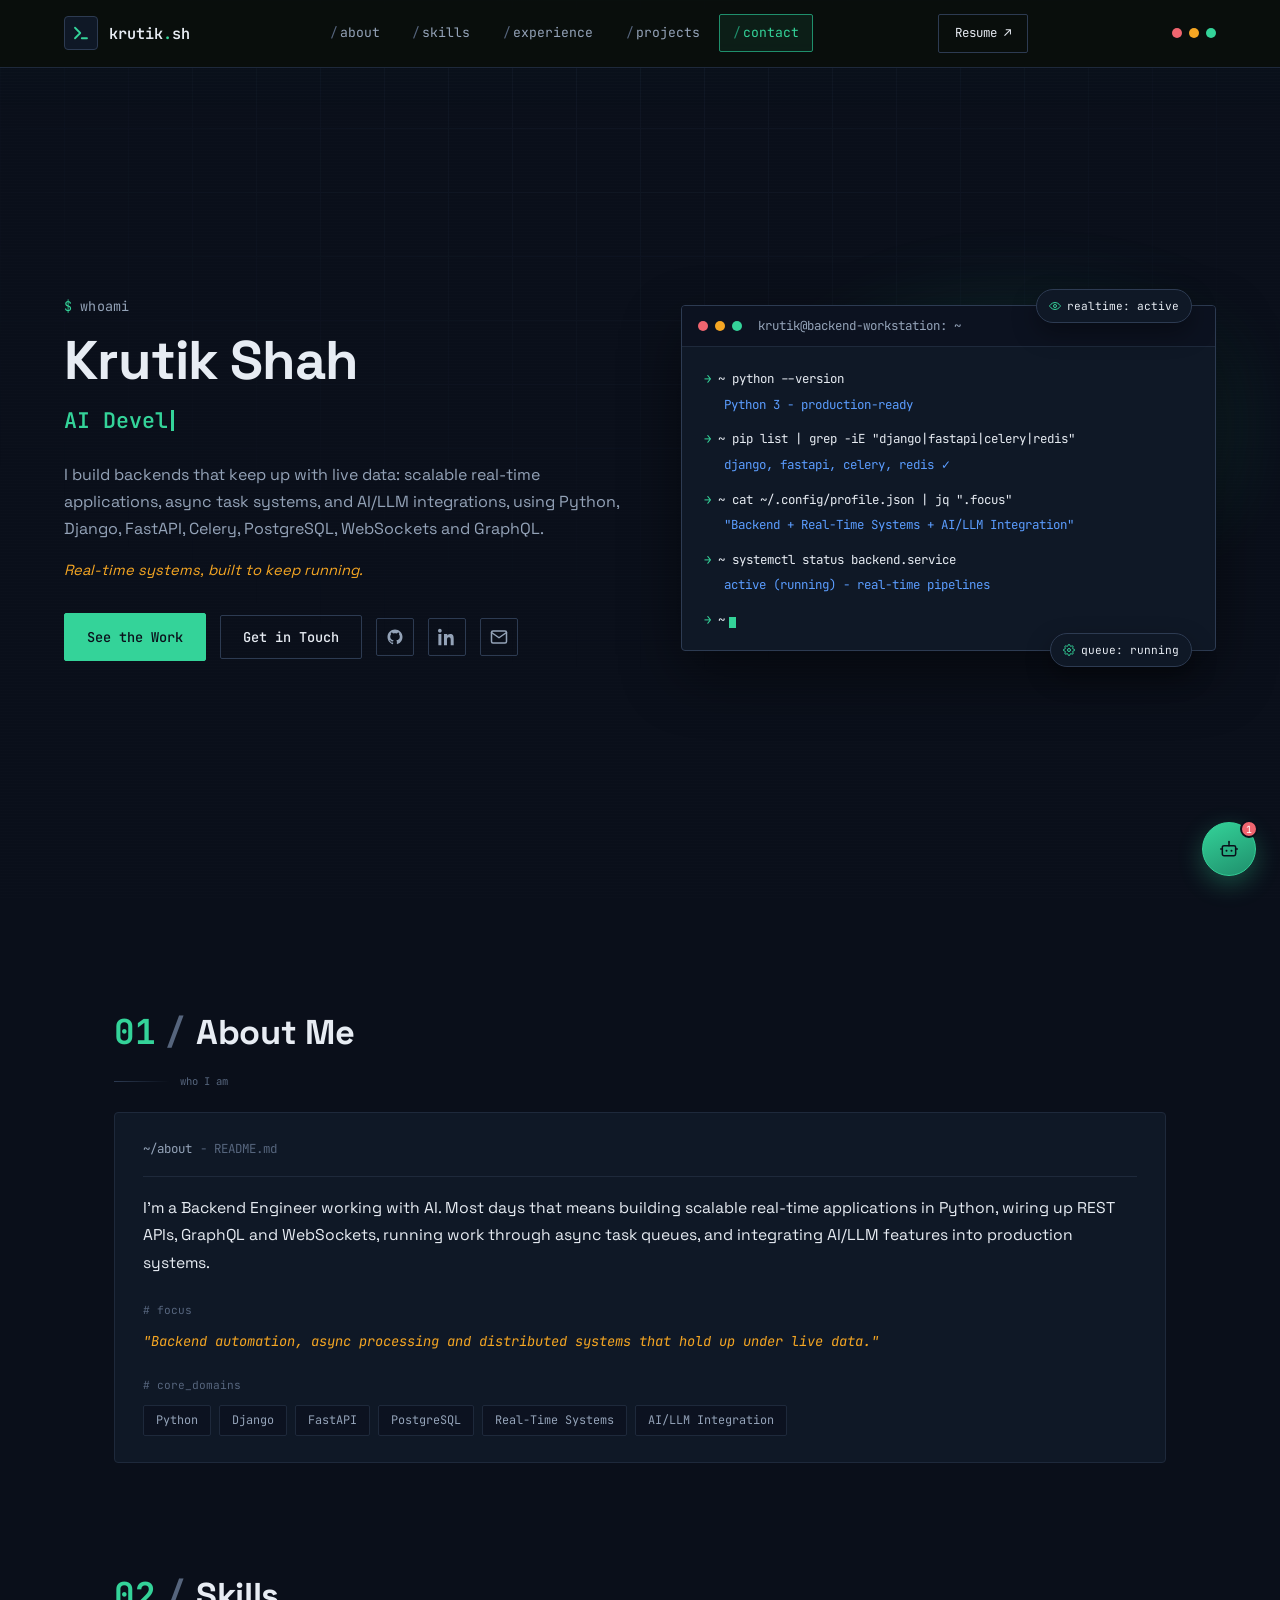
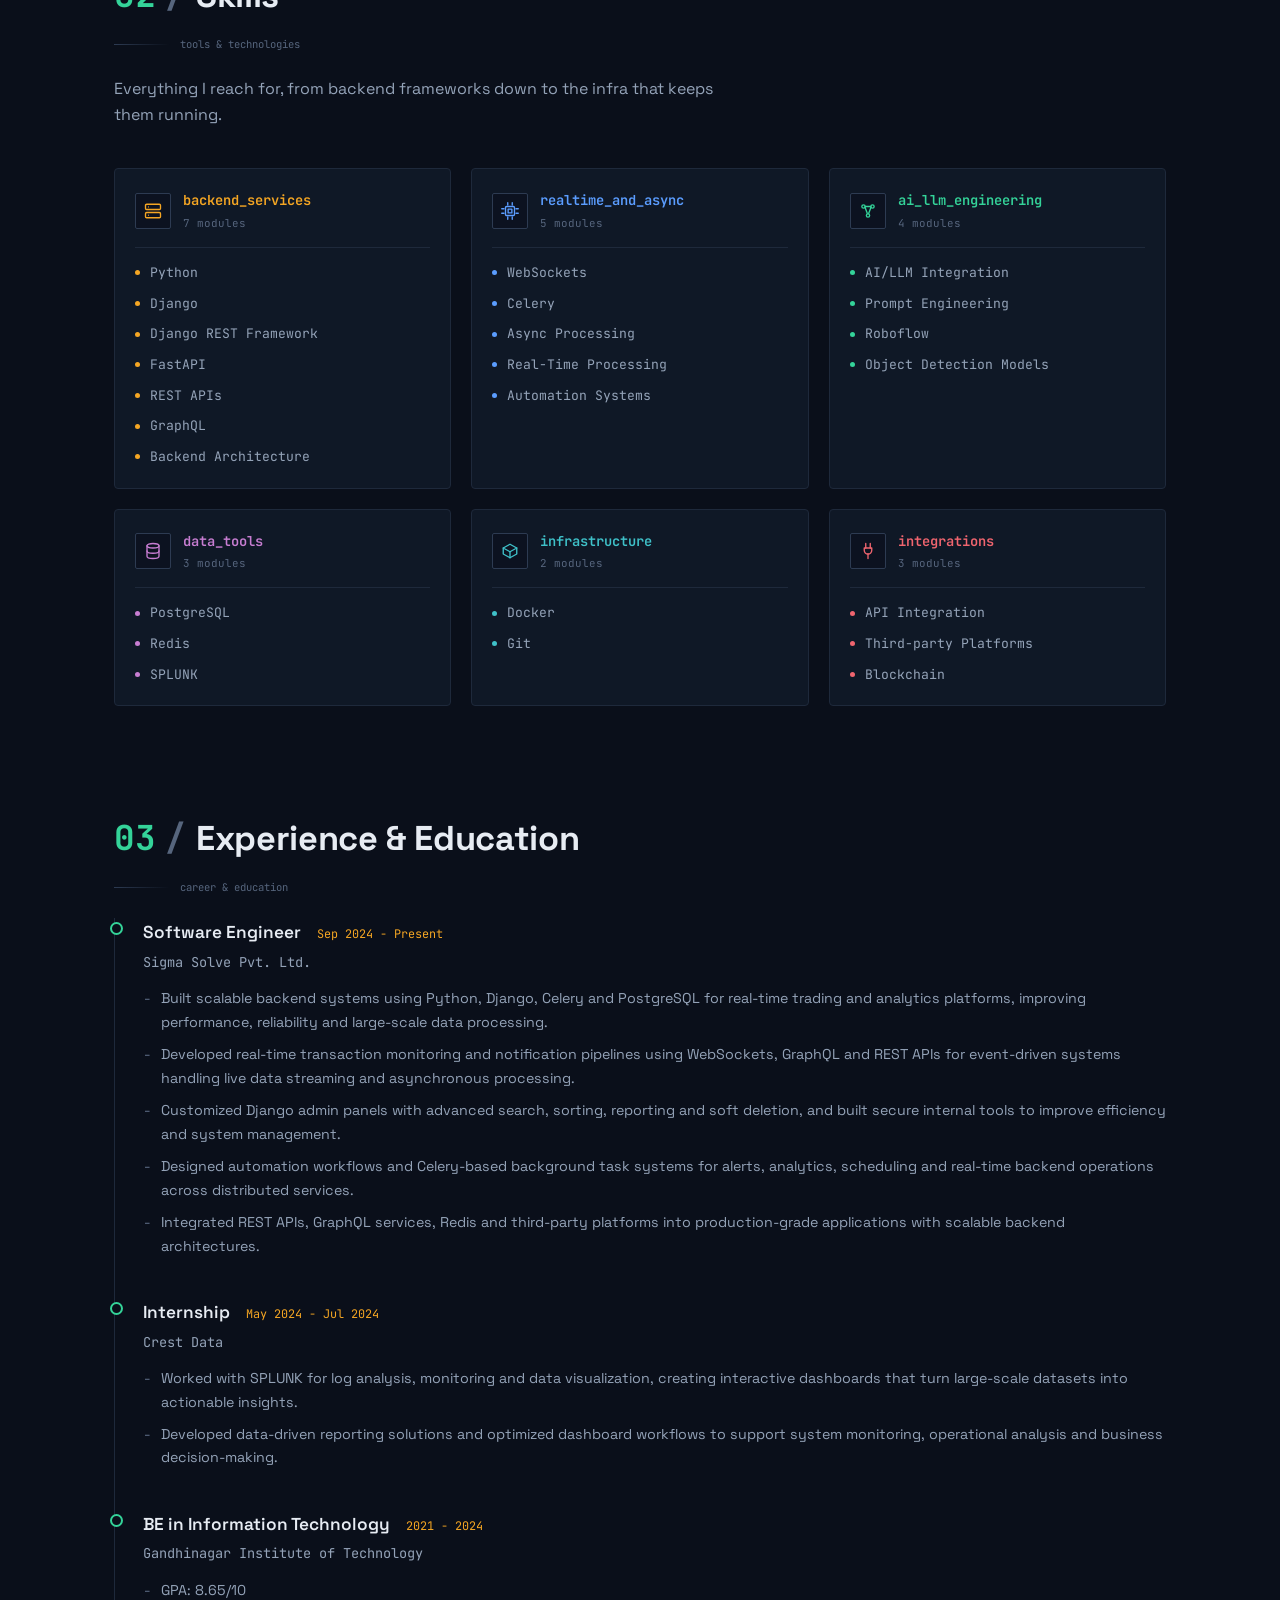
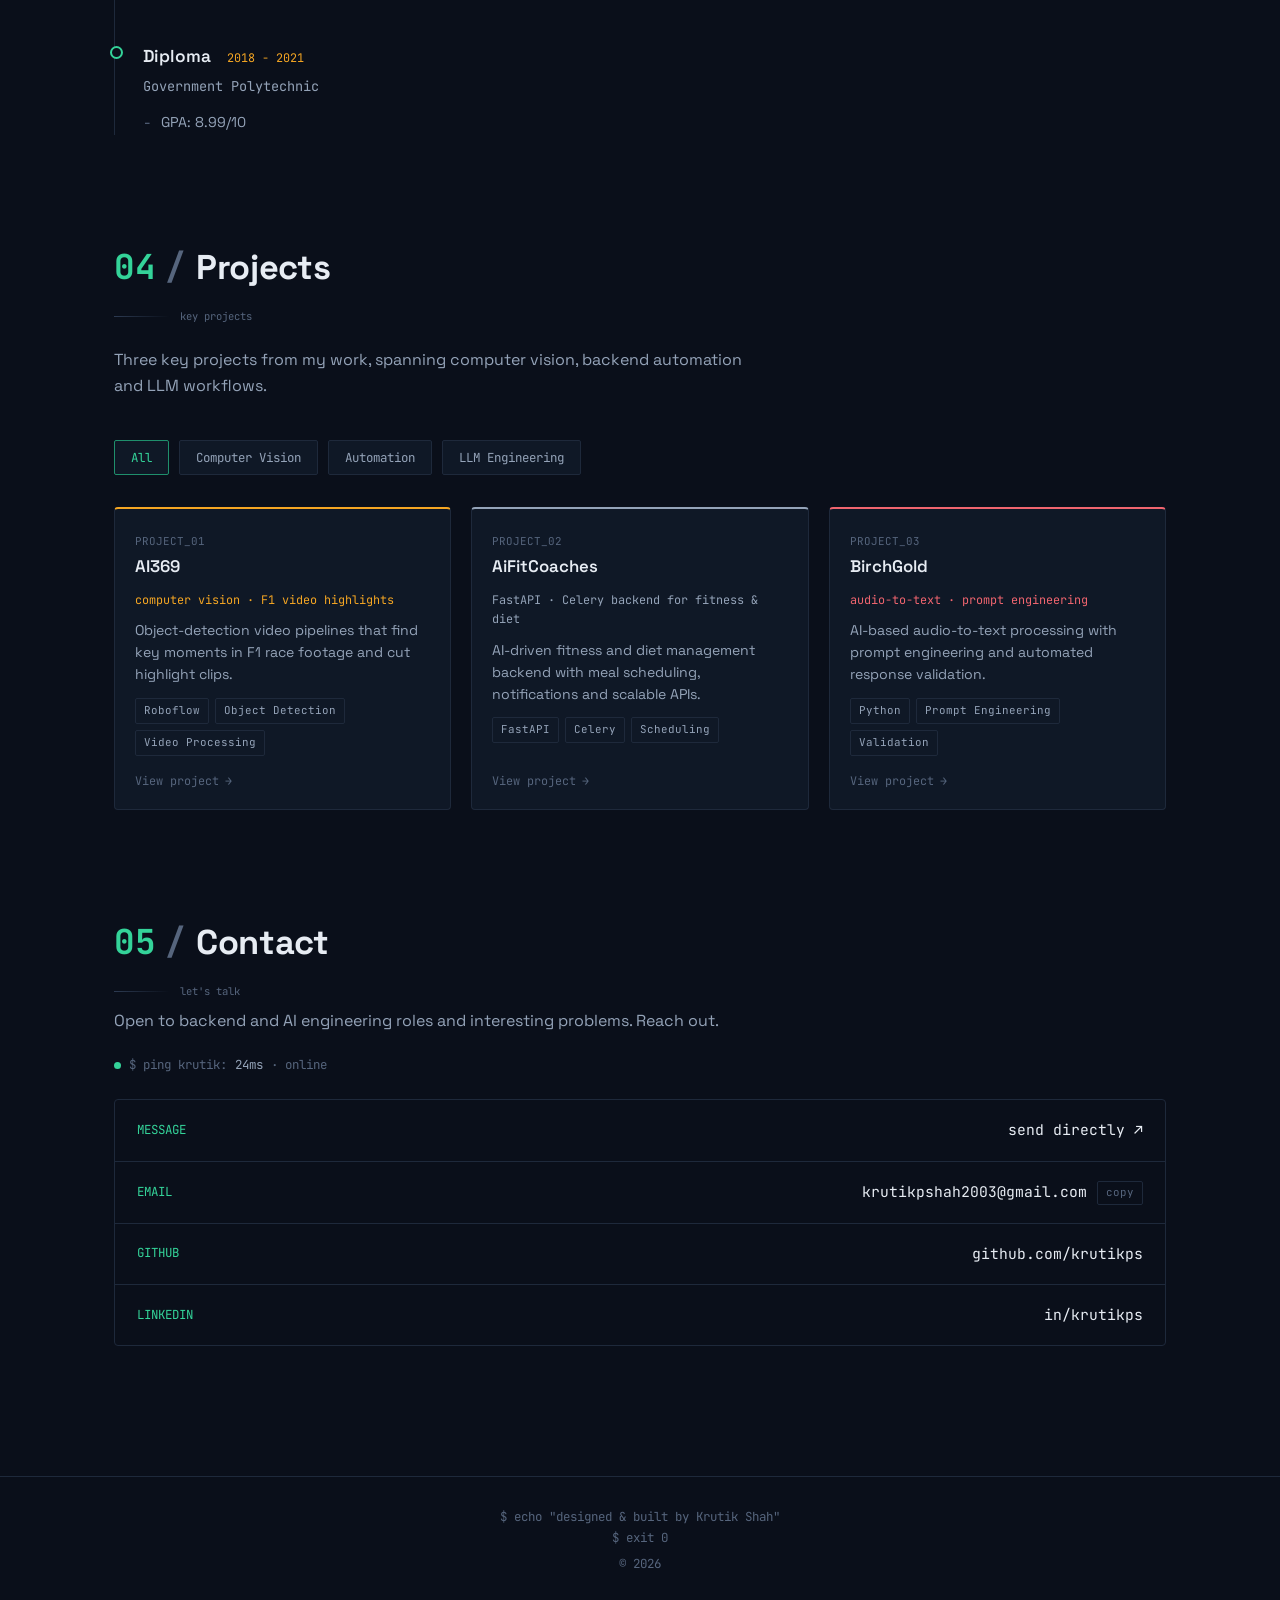
==== index.html @ c6ce44d3 "Initial portfolio" ====
<!doctype html>
<html lang="en">

<head>
  <meta charset="UTF-8" />
  <meta name="viewport" content="width=device-width, initial-scale=1.0" />
  <title>Krutik Shah - AI Developer</title>
  <meta name="description"
    content="Krutik Shah - Backend &amp; AI Engineer building scalable real-time systems with Python, Django, FastAPI, Celery, PostgreSQL, WebSockets and GraphQL." />
  <link rel="icon"
    href="data:image/svg+xml,%3Csvg xmlns='http://www.w3.org/2000/svg' viewBox='0 0 40 40'%3E%3Ccircle cx='20' cy='24' r='11' fill='none' stroke='%2334D399' stroke-width='2'/%3E%3Cpath d='M20 21C20 10 30 6 34 6 34 14 28 21 20 21Z' fill='%23F5A623'/%3E%3C/svg%3E" />
  <link rel="preconnect" href="https://fonts.googleapis.com">
  <link rel="preconnect" href="https://fonts.gstatic.com" crossorigin>
  <link
    href="https://fonts.googleapis.com/css2?family=JetBrains+Mono:wght@400;500;600;700&family=Space+Grotesk:wght@400;500;600;700&display=swap"
    rel="stylesheet">
  <link rel="stylesheet" href="style.css" />
</head>

<body>

  <div class="splash-screen" id="splashScreen" aria-hidden="true">
    <div class="splash-box">
      <p class="splash-line"><span class="splash-prompt">$</span>booting krutik.sh</p>
      <p class="splash-line splash-line-2"><span class="splash-prompt">$</span>starting backend.service</p>
      <p class="splash-line splash-line-3"><span class="splash-ok">[ok]</span>ready<span class="splash-cursor"></span>
      </p>
    </div>
  </div>

  <div class="blueprint-grid" aria-hidden="true"></div>
  <div class="scanline" aria-hidden="true"></div>

  <!-- shared defs: logo mark + diagram arrowhead -->
  <svg width="0" height="0" style="position:absolute">
    <defs>
      <symbol id="i-mark" viewBox="0 0 24 24">
        <path d="M4 5L11 12L4 19" stroke="currentColor" stroke-width="2.4" stroke-linecap="round"
          stroke-linejoin="round" fill="none" />
        <path d="M13 19H20" stroke="currentColor" stroke-width="2.4" stroke-linecap="round" />
      </symbol>
      <marker id="arrow" viewBox="0 0 10 10" refX="8" refY="5" markerWidth="6" markerHeight="6"
        orient="auto-start-reverse">
        <path d="M0,0 L10,5 L0,10 z" class="flow-arrow" />
      </marker>
    </defs>
  </svg>

  <header class="nav" id="nav">
    <a href="#top" class="logo">
      <span class="logo-badge"><svg class="logo-mark" viewBox="0 0 40 40" width="18" height="18">
          <use href="#i-mark" />
        </svg></span>
      <span class="logo-text">krutik<span class="logo-dot">.</span>sh</span>
    </a>
    <nav class="nav-links" id="navLinks">
      <a href="#telemetry" data-section="telemetry">about</a>
      <a href="#stack" data-section="stack">skills</a>
      <a href="#experience" data-section="experience">experience</a>
      <a href="#systems" data-section="systems">projects</a>
      <a href="#contact" data-section="contact">contact</a>
    </nav>
    <a class="resume-btn" href="resume.html" target="_blank" rel="noopener">Resume ↗</a>
    <div class="term-dots nav-controls" aria-hidden="true"><span></span><span></span><span></span></div>
    <button class="burger" id="burger" aria-label="Toggle menu"
      aria-expanded="false"><span></span><span></span><span></span></button>
  </header>

  <main id="top">

    <!-- HERO -->
    <section class="hero">
      <div class="hero-grid">

        <div class="hero-content">
          <p class="prompt-line hero-anim" style="--d:1"><span class="prompt-sym">$</span> whoami</p>
          <h1 class="hero-name hero-anim" style="--d:2">Krutik Shah</h1>
          <div class="hero-role-line hero-anim" style="--d:2.5">
            <span class="hero-role" id="roleCycler"></span><span class="hero-role-cursor"></span>
          </div>
          <p class="hero-sub hero-anim" style="--d:3">
            I build backends that keep up with live data: scalable real-time applications, async task systems,
            and AI/LLM integrations, using Python, Django, FastAPI, Celery, PostgreSQL, WebSockets and GraphQL.
          </p>
          <p class="hero-tagline hero-anim" style="--d:4">Real-time systems, built to keep running.</p>
          <div class="hero-cta hero-anim" style="--d:5">
            <a href="#systems" class="btn btn-primary">See the Work</a>
            <button type="button" class="btn btn-ghost" data-modal-open>Get in Touch</button>
            <a class="icon-btn" href="https://github.com/krutikps" target="_blank" rel="noopener" aria-label="GitHub">
              <svg viewBox="0 0 24 24" width="18" height="18" fill="currentColor">
                <path
                  d="M12 2C6.48 2 2 6.48 2 12c0 4.42 2.87 8.17 6.84 9.5.5.09.68-.22.68-.48 0-.24-.01-.87-.01-1.71-2.78.6-3.37-1.34-3.37-1.34-.46-1.16-1.11-1.47-1.11-1.47-.91-.62.07-.61.07-.61 1 .07 1.53 1.03 1.53 1.03.89 1.52 2.34 1.08 2.91.83.09-.65.35-1.08.63-1.33-2.22-.25-4.55-1.11-4.55-4.94 0-1.09.39-1.98 1.03-2.68-.1-.25-.45-1.27.1-2.65 0 0 .84-.27 2.75 1.02.8-.22 1.65-.33 2.5-.33.85 0 1.7.11 2.5.33 1.91-1.29 2.75-1.02 2.75-1.02.55 1.38.2 2.4.1 2.65.64.7 1.03 1.59 1.03 2.68 0 3.84-2.34 4.68-4.57 4.93.36.31.68.92.68 1.85 0 1.34-.01 2.42-.01 2.75 0 .27.18.58.69.48A10.02 10.02 0 0022 12c0-5.52-4.48-10-10-10z" />
              </svg>
            </a>
            <a class="icon-btn" href="https://www.linkedin.com/in/krutikps" target="_blank" rel="noopener"
              aria-label="LinkedIn">
              <svg viewBox="0 0 24 24" width="18" height="18" fill="currentColor">
                <path
                  d="M4.98 3.5C4.98 4.88 3.87 6 2.5 6S.02 4.88.02 3.5 1.13 1 2.5 1s2.48 1.12 2.48 2.5zM.5 8h4v15h-4V8zM8.5 8h3.83v2.05h.05c.53-1 1.83-2.05 3.77-2.05 4.03 0 4.77 2.65 4.77 6.1V23h-4v-6.93c0-1.65-.03-3.77-2.3-3.77-2.3 0-2.65 1.8-2.65 3.65V23h-4V8z" />
              </svg>
            </a>
            <a class="icon-btn" href="mailto:krutikpshah2003@gmail.com" aria-label="Email">
              <svg viewBox="0 0 24 24" width="18" height="18" fill="none" stroke="currentColor" stroke-width="2"
                stroke-linecap="round" stroke-linejoin="round">
                <path d="M4 4h16a2 2 0 0 1 2 2v12a2 2 0 0 1-2 2H4a2 2 0 0 1-2-2V6a2 2 0 0 1 2-2z" />
                <path d="M22 6l-10 7L2 6" />
              </svg>
            </a>
          </div>
        </div>

        <div class="hero-term-wrap hero-anim" style="--d:2">
          <span class="hero-float-badge hero-float-top"><svg viewBox="0 0 24 24" width="12" height="12" fill="none"
              stroke="currentColor" stroke-width="2">
              <path d="M1 12s4-7 11-7 11 7 11 7-4 7-11 7-11-7-11-7z" />
              <circle cx="12" cy="12" r="3" />
            </svg>realtime: active</span>
          <div class="terminal hero-terminal">
            <div class="term-bar">
              <div class="term-dots" aria-hidden="true"><span></span><span></span><span></span></div>
              <span class="term-title">krutik@backend-workstation: ~</span>
            </div>
            <div class="term-body hero-term-body">
              <p class="term-line hero-anim" style="--d:3"><span class="term-arrow">&rarr;</span> <span
                  class="term-cmd">~ python --version</span></p>
              <p class="term-out hero-anim" style="--d:3.3">Python 3 - production-ready</p>
              <p class="term-line hero-anim" style="--d:4"><span class="term-arrow">&rarr;</span> <span
                  class="term-cmd">~ pip list | grep -iE "django|fastapi|celery|redis"</span></p>
              <p class="term-out hero-anim" style="--d:4.3">django, fastapi, celery, redis &check;</p>
              <p class="term-line hero-anim" style="--d:5"><span class="term-arrow">&rarr;</span> <span
                  class="term-cmd">~ cat ~/.config/profile.json | jq ".focus"</span></p>
              <p class="term-out hero-anim" style="--d:5.3">"Backend + Real-Time Systems + AI/LLM Integration"</p>
              <p class="term-line hero-anim" style="--d:6"><span class="term-arrow">&rarr;</span> <span
                  class="term-cmd">~ systemctl status backend.service</span></p>
              <p class="term-out hero-anim" style="--d:6.3">active (running) - real-time pipelines</p>
              <p class="term-line hero-anim" style="--d:7"><span class="term-arrow">&rarr;</span> <span
                  class="term-cmd">~</span><span class="cursor"></span></p>
            </div>
          </div>
          <span class="hero-float-badge hero-float-bottom"><svg viewBox="0 0 24 24" width="12" height="12" fill="none"
              stroke="currentColor" stroke-width="2">
              <circle cx="12" cy="12" r="3" />
              <path
                d="M19.4 15a1.65 1.65 0 0 0 .33 1.82l.06.06a2 2 0 1 1-2.83 2.83l-.06-.06a1.65 1.65 0 0 0-1.82-.33 1.65 1.65 0 0 0-1 1.51V21a2 2 0 0 1-4 0v-.09A1.65 1.65 0 0 0 9 19.4a1.65 1.65 0 0 0-1.82.33l-.06.06a2 2 0 1 1-2.83-2.83l.06-.06a1.65 1.65 0 0 0 .33-1.82 1.65 1.65 0 0 0-1.51-1H3a2 2 0 0 1 0-4h.09A1.65 1.65 0 0 0 4.6 9a1.65 1.65 0 0 0-.33-1.82l-.06-.06a2 2 0 1 1 2.83-2.83l.06.06a1.65 1.65 0 0 0 1.82.33H9a1.65 1.65 0 0 0 1-1.51V3a2 2 0 0 1 4 0v.09a1.65 1.65 0 0 0 1 1.51 1.65 1.65 0 0 0 1.82-.33l.06-.06a2 2 0 1 1 2.83 2.83l-.06.06a1.65 1.65 0 0 0-.33 1.82V9a1.65 1.65 0 0 0 1.51 1H21a2 2 0 0 1 0 4h-.09a1.65 1.65 0 0 0-1.51 1z" />
            </svg>queue: running</span>
        </div>

      </div>
    </section>

    <!-- TELEMETRY -->
    <section id="telemetry" class="section">
      <div class="sec-head">
        <h2 class="sec-title"><span class="sec-index">01</span><span class="sec-slash">/</span>About Me</h2>
        <div class="sec-rule"><span class="sec-rule-line"></span><span class="sec-log">who I am</span></div>
      </div>
      <div class="about-grid reveal">
        <div class="about-readme">
          <div class="readme-head">
            <span class="readme-path">~/about</span>
            <span class="readme-file">- README.md</span>
          </div>
          <p class="readme-bio">
            I'm a Backend Engineer working with AI. Most days that means building scalable real-time
            applications in Python, wiring up REST APIs, GraphQL and WebSockets, running work through async
            task queues, and integrating AI/LLM features into production systems.
          </p>
          <div class="readme-block">
            <p class="readme-label"># focus</p>
            <p class="readme-quote">"Backend automation, async processing and distributed systems that hold up under
              live data."</p>
          </div>
          <div class="readme-block">
            <p class="readme-label"># core_domains</p>
            <div class="domain-tags">
              <span>Python</span><span>Django</span><span>FastAPI</span><span>PostgreSQL</span><span>Real-Time
                Systems</span><span>AI/LLM Integration</span>
            </div>
          </div>
        </div>
      </div>
    </section>

    <!-- SKILL MATRIX -->
    <section id="stack" class="section">
      <div class="sec-head">
        <h2 class="sec-title"><span class="sec-index">02</span><span class="sec-slash">/</span>Skills</h2>
        <div class="sec-rule"><span class="sec-rule-line"></span><span class="sec-log">tools &amp; technologies</span>
        </div>
      </div>
      <p class="section-lede">Everything I reach for, from backend frameworks down to the infra that keeps them running.
      </p>

      <div class="skill-grid reveal">

        <div class="skill-card" data-cat="backend">
          <div class="skill-head">
            <span class="skill-icon"><svg viewBox="0 0 24 24" fill="none" stroke="currentColor" stroke-width="1.8"
                stroke-linecap="round" stroke-linejoin="round">
                <rect x="2" y="3" width="20" height="7" rx="1.5" />
                <rect x="2" y="14" width="20" height="7" rx="1.5" />
                <circle cx="6" cy="6.5" r=".8" fill="currentColor" stroke="none" />
                <circle cx="6" cy="17.5" r=".8" fill="currentColor" stroke="none" />
              </svg></span>
            <div class="skill-head-text">
              <span class="skill-label">backend_services</span>
              <span class="skill-count">7 modules</span>
            </div>
          </div>
          <ul class="skill-list">
            <li><span class="skill-dot"></span>Python</li>
            <li><span class="skill-dot"></span>Django</li>
            <li><span class="skill-dot"></span>Django REST Framework</li>
            <li><span class="skill-dot"></span>FastAPI</li>
            <li><span class="skill-dot"></span>REST APIs</li>
            <li><span class="skill-dot"></span>GraphQL</li>
            <li><span class="skill-dot"></span>Backend Architecture</li>
          </ul>
        </div>
        <div class="skill-card" data-cat="ml">
          <div class="skill-head">
            <span class="skill-icon"><svg viewBox="0 0 24 24" fill="none" stroke="currentColor" stroke-width="1.8"
                stroke-linecap="round" stroke-linejoin="round">
                <rect x="6" y="6" width="12" height="12" rx="1.5" />
                <rect x="9.5" y="9.5" width="5" height="5" />
                <path d="M9 1v3M15 1v3M9 20v3M15 20v3M1 9h3M1 15h3M20 9h3M20 15h3" />
              </svg></span>
            <div class="skill-head-text">
              <span class="skill-label">realtime_and_async</span>
              <span class="skill-count">5 modules</span>
            </div>
          </div>
          <ul class="skill-list">
            <li><span class="skill-dot"></span>WebSockets</li>
            <li><span class="skill-dot"></span>Celery</li>
            <li><span class="skill-dot"></span>Async Processing</li>
            <li><span class="skill-dot"></span>Real-Time Processing</li>
            <li><span class="skill-dot"></span>Automation Systems</li>
          </ul>
        </div>
        <div class="skill-card" data-cat="llm">
          <div class="skill-head">
            <span class="skill-icon"><svg viewBox="0 0 24 24" fill="none" stroke="currentColor" stroke-width="1.8"
                stroke-linecap="round" stroke-linejoin="round">
                <circle cx="6" cy="6" r="2.2" />
                <circle cx="18" cy="6" r="2.2" />
                <circle cx="12" cy="18" r="2.2" />
                <path d="M8 7l3 8M16 7l-3 8M8.2 6h7.6" />
              </svg></span>
            <div class="skill-head-text">
              <span class="skill-label">ai_llm_engineering</span>
              <span class="skill-count">4 modules</span>
            </div>
          </div>
          <ul class="skill-list">
            <li><span class="skill-dot"></span>AI/LLM Integration</li>
            <li><span class="skill-dot"></span>Prompt Engineering</li>
            <li><span class="skill-dot"></span>Roboflow</li>
            <li><span class="skill-dot"></span>Object Detection Models</li>
          </ul>
        </div>
        <div class="skill-card" data-cat="data">
          <div class="skill-head">
            <span class="skill-icon"><svg viewBox="0 0 24 24" fill="none" stroke="currentColor" stroke-width="1.8"
                stroke-linecap="round" stroke-linejoin="round">
                <ellipse cx="12" cy="5" rx="8" ry="3" />
                <path d="M4 5v14c0 1.66 3.58 3 8 3s8-1.34 8-3V5" />
                <path d="M4 12c0 1.66 3.58 3 8 3s8-1.34 8-3" />
              </svg></span>
            <div class="skill-head-text">
              <span class="skill-label">data_tools</span>
              <span class="skill-count">3 modules</span>
            </div>
          </div>
          <ul class="skill-list">
            <li><span class="skill-dot"></span>PostgreSQL</li>
            <li><span class="skill-dot"></span>Redis</li>
            <li><span class="skill-dot"></span>SPLUNK</li>
          </ul>
        </div>
        <div class="skill-card" data-cat="infra">
          <div class="skill-head">
            <span class="skill-icon"><svg viewBox="0 0 24 24" fill="none" stroke="currentColor" stroke-width="1.8"
                stroke-linecap="round" stroke-linejoin="round">
                <path d="M21 8l-9-5-9 5 9 5 9-5z" />
                <path d="M3 8v8l9 5 9-5V8" />
                <path d="M12 13v8" />
              </svg></span>
            <div class="skill-head-text">
              <span class="skill-label">infrastructure</span>
              <span class="skill-count">2 modules</span>
            </div>
          </div>
          <ul class="skill-list">
            <li><span class="skill-dot"></span>Docker</li>
            <li><span class="skill-dot"></span>Git</li>
          </ul>
        </div>
        <div class="skill-card" data-cat="integrations">
          <div class="skill-head">
            <span class="skill-icon"><svg viewBox="0 0 24 24" fill="none" stroke="currentColor" stroke-width="1.8"
                stroke-linecap="round" stroke-linejoin="round">
                <path d="M9 2v6M15 2v6" />
                <path d="M7 8h10v3a5 5 0 0 1-5 5 5 5 0 0 1-5-5V8z" />
                <path d="M12 16v6" />
              </svg></span>
            <div class="skill-head-text">
              <span class="skill-label">integrations</span>
              <span class="skill-count">3 modules</span>
            </div>
          </div>
          <ul class="skill-list">
            <li><span class="skill-dot"></span>API Integration</li>
            <li><span class="skill-dot"></span>Third-party Platforms</li>
            <li><span class="skill-dot"></span>Blockchain</li>
          </ul>
        </div>

      </div>
    </section>

    <!-- EXPERIENCE -->
    <section id="experience" class="section">
      <div class="sec-head">
        <h2 class="sec-title"><span class="sec-index">03</span><span class="sec-slash">/</span>Experience &amp;
          Education</h2>
        <div class="sec-rule"><span class="sec-rule-line"></span><span class="sec-log">career &amp; education</span>
        </div>
      </div>

      <div class="explog reveal">

        <div class="exp-item">
          <div class="exp-head">
            <h3>Software Engineer</h3>
            <span class="exp-date">Sep 2024 - Present</span>
          </div>
          <p class="exp-company">Sigma Solve Pvt. Ltd.</p>
          <ul>
            <li>Built scalable backend systems using Python, Django, Celery and PostgreSQL for real-time trading and
              analytics platforms, improving performance, reliability and large-scale data processing.</li>
            <li>Developed real-time transaction monitoring and notification pipelines using WebSockets, GraphQL and REST
              APIs for event-driven systems handling live data streaming and asynchronous processing.</li>
            <li>Customized Django admin panels with advanced search, sorting, reporting and soft deletion, and built
              secure internal tools to improve efficiency and system management.</li>
            <li>Designed automation workflows and Celery-based background task systems for alerts, analytics, scheduling
              and real-time backend operations across distributed services.</li>
            <li>Integrated REST APIs, GraphQL services, Redis and third-party platforms into production-grade
              applications with scalable backend architectures.</li>
          </ul>
        </div>

        <div class="exp-item">
          <div class="exp-head">
            <h3>Internship</h3>
            <span class="exp-date">May 2024 - Jul 2024</span>
          </div>
          <p class="exp-company">Crest Data</p>
          <ul>
            <li>Worked with SPLUNK for log analysis, monitoring and data visualization, creating interactive dashboards
              that turn large-scale datasets into actionable insights.</li>
            <li>Developed data-driven reporting solutions and optimized dashboard workflows to support system
              monitoring, operational analysis and business decision-making.</li>
          </ul>
        </div>

        <div class="exp-item">
          <div class="exp-head">
            <h3>BE in Information Technology</h3>
            <span class="exp-date">2021 - 2024</span>
          </div>
          <p class="exp-company">Gandhinagar Institute of Technology</p>
          <ul>
            <li>GPA: 8.65/10</li>
          </ul>
        </div>

        <div class="exp-item">
          <div class="exp-head">
            <h3>Diploma</h3>
            <span class="exp-date">2018 - 2021</span>
          </div>
          <p class="exp-company">Government Polytechnic</p>
          <ul>
            <li>GPA: 8.99/10</li>
          </ul>
        </div>

      </div>
    </section>

    <!-- PIPELINE ARTIFACTS -->
    <section id="systems" class="section">
      <div class="sec-head">
        <h2 class="sec-title"><span class="sec-index">04</span><span class="sec-slash">/</span>Projects</h2>
        <div class="sec-rule"><span class="sec-rule-line"></span><span class="sec-log">key projects</span></div>
      </div>
      <p class="section-lede">Three key projects from my work, spanning computer vision, backend automation and LLM
        workflows.</p>

      <div class="filter-tabs" role="group" aria-label="Filter projects by domain">
        <button type="button" class="filter-tab active" data-filter="all">All</button>
        <button type="button" class="filter-tab" data-filter="cv">Computer Vision</button>
        <button type="button" class="filter-tab" data-filter="automation">Automation</button>
        <button type="button" class="filter-tab" data-filter="llm">LLM Engineering</button>
      </div>

      <div class="pipeline-grid reveal">

        <!-- PROJECT 01 -->
        <article class="pipeline-card" data-category="cv" tabindex="0" role="button" aria-haspopup="dialog">
          <div class="pl-head">
            <div>
              <span class="pl-id">PROJECT_01</span>
              <h3>AI369</h3>
            </div>
            <span class="pl-role">computer vision · F1 video highlights</span>
          </div>
          <p class="pl-summary">Object-detection video pipelines that find key moments in F1 race footage and cut
            highlight clips.</p>
          <div class="pl-tags"><span>Roboflow</span><span>Object Detection</span><span>Video Processing</span></div>
          <span class="pl-view">View project <span aria-hidden="true">&rarr;</span></span>
          <div class="pl-detail">
            <div class="pl-body">
              <div class="pl-code-pane">
                <p class="pl-snippet-label">what it does</p>
                <ul style="display:flex;flex-direction:column;gap:9px;">
                  <li style="font-size:.87rem;color:var(--text-dim);">Built AI-based video processing pipelines using
                    Roboflow and custom object detection models.</li>
                  <li style="font-size:.87rem;color:var(--text-dim);">Identifies key moments from F1 race videos and
                    generates automated highlight clips from the recordings.</li>
                </ul>
              </div>
            </div>
            <div class="pl-spec">
              <span><b>TOOLS</b> Roboflow · custom object detection models</span>
              <span><b>INPUT</b> F1 race videos</span>
              <span><b>OUTPUT</b> automated highlight clips</span>
            </div>
          </div>
        </article>

        <!-- PROJECT 02 -->
        <article class="pipeline-card" data-category="automation" tabindex="0" role="button" aria-haspopup="dialog">
          <div class="pl-head">
            <div>
              <span class="pl-id">PROJECT_02</span>
              <h3>AiFitCoaches</h3>
            </div>
            <span class="pl-role">FastAPI · Celery backend for fitness &amp; diet</span>
          </div>
          <p class="pl-summary">AI-driven fitness and diet management backend with meal scheduling, notifications and
            scalable APIs.</p>
          <div class="pl-tags"><span>FastAPI</span><span>Celery</span><span>Scheduling</span></div>
          <span class="pl-view">View project <span aria-hidden="true">&rarr;</span></span>
          <div class="pl-detail">
            <div class="pl-body">
              <div class="pl-code-pane">
                <p class="pl-snippet-label">what it does</p>
                <ul style="display:flex;flex-direction:column;gap:9px;">
                  <li style="font-size:.87rem;color:var(--text-dim);">Developed AI-driven fitness and diet management
                    backend workflows using FastAPI and Celery.</li>
                  <li style="font-size:.87rem;color:var(--text-dim);">Covers meal scheduling, notifications and scalable
                    APIs.</li>
                </ul>
              </div>
            </div>
            <div class="pl-spec">
              <span><b>STACK</b> FastAPI · Celery</span>
              <span><b>FEATURES</b> meal scheduling · notifications · scalable APIs</span>
            </div>
          </div>
        </article>

        <!-- PROJECT 03 -->
        <article class="pipeline-card" data-category="llm" tabindex="0" role="button" aria-haspopup="dialog">
          <div class="pl-head">
            <div>
              <span class="pl-id">PROJECT_03</span>
              <h3>BirchGold</h3>
            </div>
            <span class="pl-role">audio-to-text · prompt engineering</span>
          </div>
          <p class="pl-summary">AI-based audio-to-text processing with prompt engineering and automated response
            validation.</p>
          <div class="pl-tags"><span>Python</span><span>Prompt Engineering</span><span>Validation</span></div>
          <span class="pl-view">View project <span aria-hidden="true">&rarr;</span></span>
          <div class="pl-detail">
            <div class="pl-body">
              <div class="pl-code-pane">
                <p class="pl-snippet-label">what it does</p>
                <ul style="display:flex;flex-direction:column;gap:9px;">
                  <li style="font-size:.87rem;color:var(--text-dim);">Worked on AI-based audio-to-text processing using
                    Python.</li>
                  <li style="font-size:.87rem;color:var(--text-dim);">Built prompt engineering and automated response
                    validation systems around it.</li>
                </ul>
              </div>
            </div>
            <div class="pl-spec">
              <span><b>TASK</b> audio-to-text processing</span>
              <span><b>METHOD</b> prompt engineering + automated response validation</span>
            </div>
          </div>
        </article>

      </div>
    </section>

    <!-- CONTACT -->
    <section id="contact" class="section contact-section">
      <div class="sec-head">
        <h2 class="sec-title"><span class="sec-index">05</span><span class="sec-slash">/</span>Contact</h2>
        <div class="sec-rule"><span class="sec-rule-line"></span><span class="sec-log">let's talk</span></div>
      </div>
      <p class="contact-sub">Open to backend and AI engineering roles and interesting problems. Reach out.</p>
      <p class="ping-status"><span class="ping-dot" aria-hidden="true"></span>$ ping krutik: <span
          class="ping-ms">24ms</span> · online</p>
      <div class="contact-table reveal">
        <button type="button" class="contact-row" data-modal-open>
          <span class="cr-label">MESSAGE</span>
          <span class="cr-value">send directly ↗</span>
        </button>
        <a class="contact-row" href="mailto:krutikpshah2003@gmail.com">
          <span class="cr-label">EMAIL</span>
          <span class="cr-value">krutikpshah2003@gmail.com<button type="button" class="copy-btn"
              data-copy="krutikpshah2003@gmail.com" aria-label="Copy email">copy</button></span>
        </a>
        <a class="contact-row" href="https://github.com/krutikps" target="_blank" rel="noopener">
          <span class="cr-label">GITHUB</span>
          <span class="cr-value">github.com/krutikps</span>
        </a>
        <a class="contact-row" href="https://www.linkedin.com/in/krutikps" target="_blank" rel="noopener">
          <span class="cr-label">LINKEDIN</span>
          <span class="cr-value">in/krutikps</span>
        </a>
      </div>
    </section>

    <footer class="footer">
      <p>$ echo "designed &amp; built by Krutik Shah"</p>
      <p>$ exit 0</p>
      <p class="footer-year">© <span id="year"></span></p>
      <button type="button" class="scroll-top" id="scrollTop" aria-label="Scroll to top">↑</button>
    </footer>

  </main>

  <!-- CONTACT MODAL -->
  <div class="modal-overlay" id="contactModal" data-modal-close>
    <div class="modal-box" role="dialog" aria-modal="true" aria-labelledby="modalTitle">
      <div class="term-bar">
        <div class="term-dots" aria-hidden="true"><span></span><span></span><span></span></div>
        <span class="term-title" id="modalTitle">contact_form.sh</span>
        <button type="button" class="modal-close" data-modal-close aria-label="Close">&#10005;</button>
      </div>
      <div class="modal-body">
        <form id="contactForm">
          <input type="hidden" name="access_key" value="0f3a8d68-9fd0-4fd6-ad0f-da53c097c4af" />
          <input type="checkbox" name="botcheck" class="hp-field" tabindex="-1" autocomplete="off" />
          <div class="form-field">
            <label for="cf-name">name</label>
            <input type="text" id="cf-name" name="name" required />
          </div>
          <div class="form-field">
            <label for="cf-email">email</label>
            <input type="email" id="cf-email" name="email" required />
          </div>
          <div class="form-field">
            <label for="cf-message">message</label>
            <textarea id="cf-message" name="message" rows="4" required></textarea>
          </div>
          <button type="submit" class="btn btn-primary form-submit">Send message</button>
          <p class="form-msg" id="formMsg"></p>
        </form>
      </div>
    </div>
  </div>

  <!-- PROJECT MODAL -->
  <div class="modal-overlay" id="projectModal" data-modal-close>
    <div class="modal-box modal-box-lg" role="dialog" aria-modal="true" aria-labelledby="projectModalTitle">
      <div class="term-bar">
        <div class="term-dots" aria-hidden="true"><span></span><span></span><span></span></div>
        <span class="term-title">pipeline.sh</span>
        <button type="button" class="modal-close" data-modal-close aria-label="Close">&#10005;</button>
      </div>
      <div class="modal-body modal-body-project">
        <div class="pl-modal-head">
          <span class="pl-id" id="projectModalId"></span>
          <h3 id="projectModalTitle"></h3>
          <span class="pl-role" id="projectModalRole"></span>
        </div>
        <div id="projectModalDetail"></div>
      </div>
    </div>
  </div>

  <!-- AI AGENT WIDGET -->
  <button type="button" class="agent-toggle" id="agentToggle" aria-label="Open site assistant" aria-expanded="false">
    <svg class="agent-icon-bot" viewBox="0 0 24 24" width="20" height="20" fill="none" stroke="currentColor"
      stroke-width="1.8" stroke-linecap="round" stroke-linejoin="round">
      <rect x="4" y="8" width="16" height="12" rx="2" />
      <path d="M12 8V4" />
      <circle cx="12" cy="3" r="1" fill="currentColor" stroke="none" />
      <circle cx="9" cy="14" r="1.2" fill="currentColor" stroke="none" />
      <circle cx="15" cy="14" r="1.2" fill="currentColor" stroke="none" />
      <path d="M2 12h2M20 12h2" />
    </svg>
    <svg class="agent-icon-close" viewBox="0 0 24 24" width="18" height="18" fill="none" stroke="currentColor"
      stroke-width="2" stroke-linecap="round" stroke-linejoin="round">
      <path d="M18 6L6 18M6 6l12 12" />
    </svg>
    <span class="agent-toggle-badge" id="agentBadge">1</span>
  </button>

  <div class="agent-panel" id="agentPanel">
    <div class="term-bar">
      <div class="term-dots" aria-hidden="true"><span></span><span></span><span></span></div>
      <span class="term-title">ask_krutik.sh</span>
      <span class="agent-status"><span class="ping-dot" aria-hidden="true"></span>online</span>
      <button type="button" class="agent-close" id="agentCloseBtn" aria-label="Close chat">&#10005;</button>
    </div>
    <div class="agent-body" id="agentBody"></div>
    <div class="agent-quick" id="agentQuick"></div>
    <form class="agent-input-row" id="agentForm">
      <span class="agent-prompt">$</span>
      <input type="text" id="agentInput" placeholder="ask about skills, projects, resume..." autocomplete="off" />
      <button type="submit" class="agent-send" aria-label="Send">
        <svg viewBox="0 0 24 24" width="15" height="15" fill="none" stroke="currentColor" stroke-width="2"
          stroke-linecap="round" stroke-linejoin="round">
          <path d="M5 12h14M13 6l6 6-6 6" />
        </svg>
      </button>
    </form>
  </div>

  <script src="script.js"></script>
</body>

</html>
---- style.css ----
:root{
  --bg: #0A0F1A;
  --bg-raised: #0F1826;
  --bg-inset: #0C1220;
  --grid-line: #1E293B;
  --grid-line-bright: #2D3B52;
  --text: #E7ECF3;
  --text-dim: #94A3B8;
  --text-faint: #56657D;
  --accent: #34D399;
  --accent-dim: #1F8F6C;
  --accent-amber: #F5A623;
  --accent-blue: #5B9DFF;
  --accent-red: #F0656F;
  --accent-cyan: #3FC1C9;
  --accent-magenta: #C77DD1;
  --radius: 4px;
  --radius-sm: 2px;
  --maxw: 1180px;
  --unit: 8px;
  --ff-mono: 'JetBrains Mono', ui-monospace, 'SFMono-Regular', monospace;
  --ff-display: 'Space Grotesk', var(--ff-mono);
  --ff-body: 'Space Grotesk', var(--ff-mono);
}

*{box-sizing:border-box; margin:0; padding:0;}
html{scroll-behavior:smooth;}
body{
  background: var(--bg);
  color: var(--text);
  font-family: var(--ff-body);
  line-height: 1.65;
  overflow-x: hidden;
  position: relative;
}

/* ---------- BLUEPRINT GRID BACKDROP ---------- */
.blueprint-grid{
  position: fixed; inset:0; z-index:0; pointer-events:none;
  background-image:
    linear-gradient(var(--grid-line) 1px, transparent 1px),
    linear-gradient(90deg, var(--grid-line) 1px, transparent 1px);
  background-size: 64px 64px;
  opacity: .35;
  mask-image: radial-gradient(ellipse 1200px 900px at 50% 0%, #000 0%, transparent 75%);
}

/* ---------- SCANLINE TEXTURE ---------- */
.scanline{
  position: fixed; inset:0; z-index:1; pointer-events:none;
  background: linear-gradient(rgba(231,236,243,0.025) 1px, transparent 1px);
  background-size: 100% 3px;
  opacity: .5;
}
.scanline::after{
  content:""; position:absolute; top:0; left:0; right:0; height:120px;
  background: linear-gradient(rgba(52,211,153,0.05), transparent);
  animation: scanmove 9s linear infinite;
  will-change: transform;
}
@keyframes scanmove{
  0%{ transform: translateY(-120px); }
  100%{ transform: translateY(100vh); }
}
@media (prefers-reduced-motion: reduce){
  .scanline::after{ animation: none; display:none; }
}

a{color:inherit; text-decoration:none;}
ul{list-style:none;}
img{max-width:100%; display:block;}
code, pre{ font-family: var(--ff-mono); }

::selection{ background: var(--accent); color: var(--bg); }

/* ---------- NAV ---------- */
.nav{
  position: fixed; top:0; left:0; right:0; z-index:100;
  display:flex; align-items:center; justify-content:space-between;
  padding: 14px 5vw;
  backdrop-filter: blur(14px);
  background: rgba(10,14,11,0.88);
  border-bottom: 1px solid var(--grid-line);
  color: var(--text);
}
.nav-controls{ margin-left:18px; }
.logo{ display:flex; align-items:center; gap:11px; font-family: var(--ff-mono); font-weight:600; font-size:.95rem; color: var(--text); }
.logo-badge{
  display:flex; align-items:center; justify-content:center; flex-shrink:0;
  width:34px; height:34px; border-radius: var(--radius);
  background: var(--bg-raised); border: 1px solid var(--grid-line-bright);
  transition: border-color .2s ease;
}
.logo:hover .logo-badge{ border-color: var(--accent-dim); }
.logo-mark{ color: var(--accent); flex-shrink:0; }
.logo-dot{ color: var(--accent); }
.nav-links{ display:flex; align-items:center; gap:.3rem; font-size:.82rem; font-family: var(--ff-mono); }
.nav-links a{
  color: var(--text-dim); position:relative; padding: 7px 13px;
  border-radius: var(--radius-sm); border: 1px solid transparent;
  transition: color .2s ease, background .2s ease, border-color .2s ease;
}
.nav-links a::before{ content:"/"; color: var(--text-faint); margin-right:2px; }
.nav-links a:hover{ color: var(--text); background: var(--bg-raised); border-color: var(--grid-line); }
.nav-links a.active{ color: var(--accent); background: rgba(52,211,153,0.08); border-color: var(--accent-dim); }
.nav-links a.active::before{ color: var(--accent-dim); }

.resume-btn{
  border: 1px solid var(--grid-line-bright);
  padding: 8px 16px;
  border-radius: var(--radius-sm);
  font-family: var(--ff-mono); font-size: .78rem; color: var(--text);
  transition: all .2s ease; white-space: nowrap;
}
.resume-btn:hover{ background: var(--accent); border-color: var(--accent); color: var(--bg); }

.burger{ display:none; flex-direction:column; gap:5px; background:none; border:none; cursor:pointer; padding:6px; }
.burger span{ width:22px; height:2px; background: var(--text); display:block; transition: all .25s ease; }

/* ---------- HERO ---------- */
.hero{
  position: relative;
  min-height: 100svh;
  display:flex; flex-direction:column; align-items:center; justify-content:center;
  padding: 120px 5vw 64px;
  color: var(--text);
}
.hero-grid{
  position: relative; z-index:2;
  max-width: var(--maxw); width:100%;
  display:grid; grid-template-columns: 1.05fr 1fr; gap: 56px; align-items:center;
}

.terminal{
  border: 1px solid var(--grid-line-bright);
  border-radius: var(--radius);
  background: var(--bg-raised);
  box-shadow: 0 24px 60px rgba(0,0,0,0.45);
  overflow: hidden;
}
.term-bar{
  display:flex; align-items:center; gap:16px;
  padding: 10px 16px;
  background: var(--bg-inset);
  border-bottom: 1px solid var(--grid-line);
}
.term-dots{ display:flex; gap:7px; }
.term-dots span{ width:10px; height:10px; border-radius:50%; display:block; }
.term-dots span:nth-child(1){ background: var(--accent-red); }
.term-dots span:nth-child(2){ background: var(--accent-amber); }
.term-dots span:nth-child(3){ background: var(--accent); }
.term-title{ font-family: var(--ff-mono); font-size:.78rem; color: var(--text-dim); }

.term-body{ padding: 40px 36px 36px; }

.hero-anim{
  opacity:0; transform: translateY(12px);
  animation: heroIn .6s cubic-bezier(.2,.7,.2,1) forwards;
  animation-delay: calc(var(--d) * 0.08s);
}
@keyframes heroIn{ to{ opacity:1; transform: translateY(0); } }
@media (prefers-reduced-motion: reduce){
  .hero-anim{ animation: none; opacity:1; transform:none; }
}

.prompt-line{
  font-family: var(--ff-mono); color: var(--text-dim); letter-spacing:.01em; font-size:.84rem; margin-bottom: 14px;
}
.prompt-line .prompt-sym{ color: var(--accent); }

.hero-name{
  font-family: var(--ff-display); font-weight: 700;
  font-size: clamp(2.1rem, 5.2vw, 3.4rem);
  line-height: 1.1;
  letter-spacing: -0.02em;
  color: var(--text);
}
@keyframes blink{ 50%{ opacity:0; } }

.hero-role-line{ margin-top: 12px; display:flex; align-items:center; gap:3px; flex-wrap:wrap; }
.hero-role{
  font-family: var(--ff-mono); font-weight:600; color: var(--accent);
  font-size: clamp(1.1rem, 2.2vw, 1.35rem);
}
.hero-role-cursor{
  display:inline-block; width:3px; height:1.3rem; background: var(--accent);
  animation: blink 1s step-end infinite;
}
@media (prefers-reduced-motion: reduce){
  .hero-role-cursor{ animation: none; }
}

.hero-sub{
  font-family: var(--ff-body);
  margin-top: 22px; font-size: 1rem; color: var(--text-dim); max-width: 560px; line-height:1.7;
}
.hero-tagline{
  margin-top: 16px; font-size: .92rem; color: var(--accent-amber); font-style: italic; max-width: 560px;
}

.hero-cta{ display:flex; align-items:center; gap:14px; margin-top: 30px; flex-wrap:wrap; }
.btn{
  padding: 12px 22px; border-radius: var(--radius-sm); font-weight:500; font-size:.85rem;
  transition: all .2s ease; display:inline-flex; align-items:center; gap:8px; font-family: var(--ff-mono);
  border: 1px solid transparent; background:none; color: var(--text); cursor:pointer;
}
.btn-primary{ background: var(--accent); color: var(--bg); border-color: var(--accent); }
.btn-primary:hover{ background: #4de3ac; border-color: #4de3ac; }
.btn-ghost{ border:1px solid var(--grid-line-bright); color: var(--text); }
.btn-ghost:hover{ border-color: var(--accent); color: var(--accent); }

.icon-btn{
  display:flex; align-items:center; justify-content:center;
  width:38px; height:38px; border-radius: var(--radius-sm);
  border: 1px solid var(--grid-line-bright); color: var(--text-dim);
  transition: color .2s ease, border-color .2s ease;
}
.icon-btn:hover{ color: var(--accent); border-color: var(--accent-dim); }

.hero-term-wrap{ position:relative; }
.hero-term-wrap::before{
  content:"";
  position:absolute; inset:-48px;
  background: radial-gradient(ellipse 65% 55% at 62% 38%, color-mix(in srgb, var(--accent) 18%, transparent), transparent 72%);
  filter: blur(24px);
  z-index:1;
  pointer-events:none;
}
.hero-terminal{ position:relative; z-index:2; }
.hero-term-body{ padding: 22px 22px 20px; }
.term-line{ font-family: var(--ff-mono); font-size:.78rem; color: var(--text-dim); margin-top:14px; }
.term-line:first-child{ margin-top:0; }
.term-arrow{ color: var(--accent); }
.term-cmd{ color: var(--text); }
.term-line .cursor{
  display:inline-block; width:.5em; height:.9em; background: var(--accent);
  vertical-align: text-bottom; margin-left:4px;
  animation: blink 1s step-end infinite;
}
.term-out{
  font-family: var(--ff-mono); font-size:.78rem; color: var(--accent-blue); margin-top:5px; padding-left:20px;
}

.hero-float-badge{
  position:absolute; z-index:3; display:flex; align-items:center; gap:6px;
  font-family: var(--ff-mono); font-size:.7rem; color: var(--text);
  background: var(--bg-raised); border: 1px solid var(--grid-line-bright);
  padding: 7px 12px; border-radius: 999px; box-shadow: 0 10px 24px rgba(0,0,0,0.35);
}
.hero-float-badge svg{ color: var(--accent); flex-shrink:0; }
.hero-float-top{ top:-16px; right: 24px; }
.hero-float-bottom{ bottom:-16px; right: 24px; }

/* ---------- SECTION SHARED ---------- */
.section{
  max-width: var(--maxw); margin: 0 auto; padding: 104px 5vw 0; position:relative; z-index:2;
}
.sec-head{ margin-bottom: 22px; }
.sec-cmd{
  font-family: var(--ff-mono); font-size:.78rem; color: var(--text-faint); margin-bottom: 10px;
}
.sec-prompt{ color: var(--accent); }
.sec-title{
  font-family: var(--ff-display); font-weight: 700;
  font-size: clamp(1.5rem, 3.2vw, 2.15rem);
  letter-spacing: -0.01em; color: var(--text);
}
.sec-index{ font-family: var(--ff-mono); color: var(--accent); }
.sec-slash{ font-family: var(--ff-mono); color: var(--text-faint); margin: 0 10px; }
.sec-rule{ display:flex; align-items:center; gap:10px; margin-top: 12px; }
.sec-rule-line{
  height:1px; width:56px; background: linear-gradient(90deg, var(--grid-line-bright), transparent);
}
.sec-log{ font-family: var(--ff-mono); font-size:.66rem; color: var(--text-faint); }

.section-lede{
  font-family: var(--ff-body);
  color: var(--text-dim); max-width: 640px; margin-bottom: 40px; font-size:1rem;
}

.reveal{ opacity:0; transform: translateY(18px); transition: opacity .6s ease, transform .6s ease; }
.reveal.in-view{ opacity:1; transform: translateY(0); }

/* ---------- ABOUT / README PANEL ---------- */
.about-grid{ display:grid; grid-template-columns: 1fr; gap: 24px; align-items:start; }
.about-readme{
  border: 1px solid var(--grid-line); border-radius: var(--radius); background: var(--bg-raised);
  padding: 26px 28px;
}
.readme-head{
  display:flex; align-items:center; gap:8px;
  padding-bottom: 16px; margin-bottom: 18px; border-bottom: 1px solid var(--grid-line);
  font-family: var(--ff-mono); font-size:.78rem;
}
.readme-path{ color: var(--text-dim); }
.readme-file{ color: var(--text-faint); }
.readme-bio{ font-family: var(--ff-body); color: var(--text); font-size:.98rem; line-height:1.75; }
.readme-block{ margin-top: 24px; }
.readme-label{ font-family: var(--ff-mono); font-size:.7rem; color: var(--text-faint); margin-bottom: 10px; }
.readme-quote{ font-family: var(--ff-mono); font-size:.86rem; color: var(--accent-amber); font-style: italic; }
.domain-tags{ display:flex; flex-wrap:wrap; gap:8px; }
.domain-tags span{
  font-family: var(--ff-mono); font-size:.74rem; color: var(--text-dim);
  background: var(--bg-inset); border: 1px solid var(--grid-line); border-radius: var(--radius-sm);
  padding: 5px 12px; transition: color .2s ease, border-color .2s ease;
}
.domain-tags span:hover{ color: var(--accent); border-color: var(--accent-dim); }

/* ---------- SKILL MATRIX ---------- */
[data-cat="llm"]{ --cat-color: var(--accent); }
[data-cat="ml"]{ --cat-color: var(--accent-blue); }
[data-cat="backend"]{ --cat-color: var(--accent-amber); }
[data-cat="infra"]{ --cat-color: var(--accent-cyan); }
[data-cat="data"]{ --cat-color: var(--accent-magenta); }
[data-cat="integrations"]{ --cat-color: var(--accent-red); }

.skill-grid{
  display:grid; grid-template-columns: repeat(auto-fill, minmax(280px, 1fr)); gap: 20px;
}
.skill-card{
  border: 1px solid var(--grid-line); border-radius: var(--radius); background: var(--bg-raised);
  padding: 20px; transition: border-color .2s ease, transform .2s ease;
}
.skill-card:hover{
  border-color: var(--cat-color, var(--grid-line-bright)); transform: translateY(-2px);
  box-shadow: 0 14px 32px -12px color-mix(in srgb, var(--cat-color, var(--grid-line-bright)) 35%, transparent);
}
.skill-head{
  display:flex; align-items:center; gap:12px;
  padding-bottom: 14px; margin-bottom: 14px; border-bottom: 1px solid var(--grid-line);
}
.skill-icon{
  display:flex; align-items:center; justify-content:center; flex-shrink:0;
  width:36px; height:36px; border-radius: var(--radius-sm);
  background: var(--bg-inset); border: 1px solid var(--grid-line-bright);
  color: var(--cat-color);
}
.skill-icon svg{ width:18px; height:18px; }
.skill-head-text{ display:flex; flex-direction:column; gap:3px; }
.skill-label{ font-family: var(--ff-mono); font-size:.86rem; font-weight:600; color: var(--cat-color); }
.skill-count{ font-family: var(--ff-mono); font-size:.68rem; color: var(--text-faint); }
.skill-list{ display:flex; flex-direction:column; gap:9px; }
.skill-list li{
  display:flex; align-items:center; gap:10px;
  font-family: var(--ff-mono); font-size:.82rem; color: var(--text-dim);
  transition: color .2s ease;
}
.skill-card:hover .skill-list li{ color: var(--text); }
.skill-dot{
  width:5px; height:5px; border-radius:50%; background: var(--cat-color); flex-shrink:0;
}

/* ---------- FILTER TABS ---------- */
.filter-tabs{ display:flex; flex-wrap:wrap; gap:10px; margin-bottom: 32px; }
.filter-tab{
  font-family: var(--ff-mono); font-size:.78rem; color: var(--text-dim);
  background: var(--bg-raised); border: 1px solid var(--grid-line);
  padding: 8px 16px; cursor:pointer; border-radius: var(--radius-sm);
  transition: color .2s ease, border-color .2s ease;
}
.filter-tab:hover{ color: var(--text); border-color: var(--grid-line-bright); }
.filter-tab.active{ color: var(--accent); border-color: var(--accent-dim); }
.pipeline-card.filtered-out{ display:none; }

/* ---------- PIPELINE ARTIFACTS ---------- */
[data-category="nlp"]{ --cat-color: var(--accent); }
[data-category="genai"]{ --cat-color: var(--accent-blue); }
[data-category="cv"]{ --cat-color: var(--accent-amber); }
[data-category="llm"]{ --cat-color: var(--accent-red); }
[data-category="automation"]{ --cat-color: var(--text-dim); }

.pipeline-grid{ display:grid; grid-template-columns: repeat(auto-fill, minmax(300px, 1fr)); gap: 20px; }
.pipeline-card{
  border: 1px solid var(--grid-line); border-top: 2px solid var(--cat-color, var(--grid-line));
  border-radius: var(--radius); background: var(--bg-raised);
  overflow: hidden; cursor: pointer;
  transition: border-color .2s ease, transform .2s ease, box-shadow .2s ease;
  display:flex; flex-direction:column;
}
.pipeline-card:hover, .pipeline-card:focus-visible{
  border-color: var(--grid-line-bright); border-top-color: var(--cat-color, var(--grid-line-bright));
  transform: translateY(-3px);
  box-shadow: 0 16px 36px -14px color-mix(in srgb, var(--cat-color, var(--grid-line-bright)) 40%, transparent), 0 12px 28px rgba(0,0,0,0.3);
  outline: none;
}
.pl-head{
  display:flex; align-items:baseline; justify-content:space-between; flex-wrap:wrap; gap:10px;
  padding: 18px 20px 0;
}
.pl-id{ font-family: var(--ff-mono); font-size:.68rem; color: var(--text-faint); flex:1 1 100%; }
.pl-head h3{ font-family: var(--ff-display); font-weight:600; font-size:1.05rem; color: var(--text); flex:1 1 auto; }
.pl-role{ font-family: var(--ff-mono); font-size:.74rem; color: var(--cat-color, var(--accent-amber)); }
.pl-summary{ font-family: var(--ff-body); padding: 10px 20px 0; font-size:.88rem; color: var(--text-dim); line-height:1.55; }
.pl-tags{ display:flex; flex-wrap:wrap; gap:6px; padding: 12px 20px 0; }
.pl-tags span{
  font-family: var(--ff-mono); font-size:.68rem; color: var(--text-dim);
  border: 1px solid var(--grid-line); border-radius: var(--radius-sm); padding: 3px 8px;
}
.pl-view{
  margin-top:auto; display:flex; align-items:center; gap:6px;
  font-family: var(--ff-mono); font-size:.74rem; color: var(--text-faint);
  padding: 16px 20px 18px; transition: color .2s ease, gap .2s ease;
}
.pipeline-card:hover .pl-view, .pipeline-card:focus-visible .pl-view{ color: var(--cat-color, var(--accent)); gap:9px; }
.pl-detail{ display:none; }

.pl-body{ display:flex; flex-direction:column; }
.pl-code-pane{ padding: 22px 24px; }
.pl-snippet-label{ font-family: var(--ff-mono); font-size:.68rem; color: var(--text-faint); margin-bottom:8px; }

.pl-spec{
  display:flex; flex-wrap:wrap; gap: 0 22px;
  padding: 16px 24px; border-top: 1px solid var(--grid-line);
  font-family: var(--ff-mono); font-size:.74rem; color: var(--text-dim);
}
.pl-spec b{ color: var(--accent-blue); font-weight:500; }

/* ---------- SYSTEM LOG (compact table) ---------- */
.syslog-table{ border: 1px solid var(--grid-line); border-radius: var(--radius); overflow:hidden; }
.syslog-row{
  display:grid; grid-template-columns: 32px 160px 1fr 230px; gap:16px; align-items:center;
  padding: 14px 20px; border-top: 1px solid var(--grid-line);
}
.syslog-row:first-child{ border-top:none; }
.syslog-no{ font-family: var(--ff-mono); font-size:.72rem; color: var(--text-faint); }
.syslog-name{ font-family: var(--ff-mono); font-size:.87rem; color: var(--text); }
.syslog-desc{ font-size:.85rem; color: var(--text-dim); }
.syslog-stack{ font-family: var(--ff-mono); font-size:.7rem; color: var(--accent-blue); text-align:right; }

/* ---------- EXPERIENCE (commit log) ---------- */
.explog{ border-left: 1px solid var(--grid-line); }
.exp-item{ position:relative; padding: 0 0 40px 28px; }
.exp-item:last-child{ padding-bottom:0; }
.exp-item::before{
  content:""; position:absolute; left:-5px; top:4px; width:9px; height:9px; border-radius:50%;
  background: var(--bg); border: 2px solid var(--accent);
}
.exp-head{ display:flex; flex-wrap:wrap; align-items:baseline; gap: 6px 16px; }
.exp-head h3{ font-family: var(--ff-display); font-size:1.08rem; font-weight:600; color: var(--text); }
.exp-date{ font-family: var(--ff-mono); font-size:.74rem; color: var(--accent-amber); }
.exp-company{ color: var(--text-dim); font-size:.85rem; margin-top:4px; margin-bottom: 14px; font-family: var(--ff-mono); }
.exp-item ul{ display:flex; flex-direction:column; gap:9px; }
.exp-item li{ position:relative; padding-left: 18px; color: var(--text-dim); font-size:.89rem; }
.exp-item li::before{ content:"-"; position:absolute; left:0; color: var(--text-faint); font-family: var(--ff-mono); }
.exp-item li strong{ color: var(--text); }

/* ---------- CONTACT ---------- */
.contact-section{ padding-bottom: 60px; }
.contact-sub{ font-family: var(--ff-body); color: var(--text-dim); margin-top:-14px; margin-bottom: 20px; font-size:1rem; }
.ping-status{
  display:flex; align-items:center; gap:8px; font-family: var(--ff-mono); font-size:.78rem;
  color: var(--text-faint); margin-bottom: 24px;
}
.ping-ms{ color: var(--text-dim); }
.ping-dot{
  width:7px; height:7px; border-radius:50%; background: var(--accent); display:inline-block; flex-shrink:0;
  animation: blink 1.8s ease-in-out infinite;
}
@media (prefers-reduced-motion: reduce){
  .ping-dot{ animation: none; }
}
.copy-btn{
  all: unset; margin-left:10px; font-family: var(--ff-mono); font-size:.68rem; color: var(--text-faint);
  border: 1px solid var(--grid-line); border-radius: var(--radius-sm); padding: 2px 8px; cursor:pointer;
  transition: color .2s ease, border-color .2s ease; vertical-align: middle;
}
.copy-btn:hover{ color: var(--accent); border-color: var(--accent-dim); }
.copy-btn.copied{ color: var(--accent); border-color: var(--accent-dim); }
.contact-table{ border: 1px solid var(--grid-line); border-radius: var(--radius); overflow:hidden; }
.contact-row{
  display:flex; align-items:center; justify-content:space-between; gap:16px;
  padding: 18px 22px; border-top: 1px solid var(--grid-line);
  transition: background .2s ease;
}
.contact-row:first-child{ border-top:none; }
a.contact-row:hover, button.contact-row:hover{ background: var(--bg-inset); }
button.contact-row{
  all: unset; box-sizing: border-box; width: 100%; cursor: pointer;
  display:flex; align-items:center; justify-content:space-between; gap:16px;
  padding: 18px 22px; border-top: 1px solid var(--grid-line);
  transition: background .2s ease; font-family: var(--ff-mono);
}
button.contact-row:first-child{ border-top:none; }
.cr-label{ font-family: var(--ff-mono); font-size:.78rem; color: var(--accent); flex-shrink:0; width:110px; }
.cr-value{ font-size:.92rem; color: var(--text); word-break: break-word; font-family: var(--ff-mono); text-align:right; }

/* ---------- CONTACT MODAL ---------- */
.modal-overlay{
  position: fixed; inset:0; z-index:200; display:none;
  align-items:center; justify-content:center; padding:20px;
  background: rgba(0,0,0,0.6); backdrop-filter: blur(4px);
}
.modal-overlay.open{ display:flex; }
.modal-box{
  max-width: 440px; width:100%; border: 1px solid var(--grid-line-bright);
  border-radius: var(--radius); background: var(--bg-raised);
  box-shadow: 0 24px 60px rgba(0,0,0,0.5); overflow:hidden;
}
.modal-close{
  all: unset; margin-left:auto; cursor:pointer; color: var(--text-faint);
  font-family: var(--ff-mono); font-size:.85rem; padding: 12px 14px;
  display:flex; align-items:center; justify-content:center;
}
.modal-close:hover{ color: var(--text); }
.modal-body{ padding: 26px 24px; }

.modal-box-lg{ max-width: 820px; }
.modal-body-project{ padding:0; max-height: 82vh; overflow-y: auto; }
.pl-modal-head{
  padding: 22px 24px 16px; border-bottom: 1px solid var(--grid-line); background: var(--bg-inset);
}
.pl-modal-head .pl-id{ display:block; margin-bottom:6px; }
.pl-modal-head h3{ font-family: var(--ff-display); font-weight:600; font-size:1.25rem; color: var(--text); margin-bottom:6px; }
.pl-modal-head .pl-role{ font-family: var(--ff-mono); font-size:.8rem; }
.pl-detail.detail-open{ display:block; }
.form-field{ margin-bottom:16px; display:flex; flex-direction:column; gap:6px; }
.form-field label{ font-family: var(--ff-mono); font-size:.74rem; color: var(--accent); }
.form-field input, .form-field textarea{
  background: var(--bg-inset); border: 1px solid var(--grid-line); border-radius: var(--radius-sm);
  padding: 10px 12px; color: var(--text); font-family: var(--ff-mono); font-size:.85rem;
  resize: vertical;
}
.form-field input:focus, .form-field textarea:focus{ outline:none; border-color: var(--accent-dim); }
.hp-field{ display:none; }
.form-submit{ width:100%; justify-content:center; border:none; }
.form-msg{ font-family: var(--ff-mono); font-size:.78rem; margin-top:12px; display:none; }
.form-msg.success{ color: var(--accent); display:block; }
.form-msg.error{ color: var(--accent-red); display:block; }

/* ---------- FOOTER ---------- */
.footer{
  text-align:center; padding: 30px 5vw 48px; color: var(--text-faint);
  font-size:.78rem; font-family: var(--ff-mono);
  border-top:1px solid var(--grid-line); margin-top: 70px; position:relative; z-index:2;
}
.footer-year{ margin-top:6px; }

.scroll-top{
  position: fixed; right: 24px; bottom: 24px; z-index: 90;
  width: 40px; height: 40px; border-radius: 50%;
  background: var(--bg-raised); border: 1px solid var(--grid-line-bright); color: var(--text-dim);
  font-family: var(--ff-mono); font-size: 1rem; line-height:1; cursor:pointer;
  display:flex; align-items:center; justify-content:center;
  opacity:0; pointer-events:none; transform: translateY(8px);
  transition: opacity .25s ease, transform .25s ease, border-color .2s ease, color .2s ease;
}
.scroll-top.visible{ opacity:1; pointer-events:auto; transform: translateY(0); }
.scroll-top:hover{ border-color: var(--accent); color: var(--accent); }
@media (max-width: 500px){
  .scroll-top{ right:16px; bottom:16px; width:36px; height:36px; }
}

/* ---------- FOCUS & TACTILE FEEDBACK ---------- */
a:focus-visible,
button:focus-visible,
input:focus-visible,
textarea:focus-visible{
  outline: 2px solid var(--accent-dim);
  outline-offset: 3px;
  border-radius: var(--radius-sm);
}
.pipeline-card:focus-visible{ outline: none; }

.btn:active{ transform: scale(.97); }
.icon-btn:active, .resume-btn:active, .filter-tab:active,
.copy-btn:active, .scroll-top:active, .modal-close:active{ transform: scale(.94); }
a.contact-row:active, button.contact-row:active{ background: var(--bg-inset); }
.pipeline-card:active{ transform: translateY(-1px) scale(.99); }
.skill-card:active{ transform: scale(.99); }
@media (prefers-reduced-motion: reduce){
  .btn:active, .icon-btn:active, .resume-btn:active, .filter-tab:active,
  .copy-btn:active, .scroll-top:active, .modal-close:active,
  .pipeline-card:active, .skill-card:active{ transform: none; }
}

/* ---------- RESPONSIVE ---------- */
@media (max-width: 900px){
  .syslog-row{ grid-template-columns: 1fr; gap:4px; text-align:left; }
  .syslog-stack{ text-align:left; }
  .hero-grid{ grid-template-columns: 1fr; }
  .hero-term-wrap{ display: none; }
}
.nav-resume-mobile{ display:none; }
@media (max-width: 860px){
  .nav-links{
    position:fixed; top:60px; right: 0; left:0;
    background: rgba(10,15,26,1); backdrop-filter: blur(14px);
    flex-direction:column; gap:0; padding: 10px 5vw 20px;
    transform: translateY(-140%); transition: transform .3s ease;
    border-bottom: 1px solid var(--grid-line);
  }
  .nav-links.open{ transform: translateY(0); }
  .nav-links a{ padding: 14px 0; border-bottom: 1px solid var(--grid-line); }
  .burger{ display:flex; }
  .resume-btn{ padding: 6px 10px; font-size: .68rem; }
  .nav-controls{ display:none; }
}
@media (max-width: 500px){
  .hero{ padding-top: 100px; }
  .term-body{ padding: 30px 22px 28px; }
  .section{ padding-top: 84px; }
  .contact-row{ flex-direction:column; align-items:flex-start; gap:4px; }
  .cr-value{ text-align:left; }
  .hero-float-badge{ font-size:.62rem; padding:5px 9px; }
  .hero-float-top{ top:-12px; right:14px; }
  .hero-float-bottom{ bottom:-12px; right:14px; }
}

/* ---------- COMPACT CARDS (skills + projects) ---------- */
@media (max-width: 700px){
  /* skills: compact wrapping chips instead of stacked per-line list */
  .skill-grid{ gap: 12px; }
  .skill-card{ padding: 14px 16px; }
  .skill-head{ padding-bottom: 10px; margin-bottom: 10px; gap:9px; }
  .skill-icon{ width:28px; height:28px; }
  .skill-icon svg{ width:15px; height:15px; }
  .skill-list{ flex-direction:row; flex-wrap:wrap; gap:7px; }
  .skill-list li{
    background: var(--bg-inset); border:1px solid var(--grid-line);
    padding:5px 11px; border-radius: 999px; font-size:.72rem;
  }
  .skill-dot{ display:none; }

  /* projects: tighter card padding, no content removed */
  .pipeline-grid{ gap: 14px; }
  .pl-head{ padding: 14px 16px 0; }
  .pl-summary{ padding: 8px 16px 0; line-height:1.45; }
  .pl-tags{ padding: 10px 16px 0; }
  .pl-tags span{ padding: 2px 7px; }
  .pl-view{ padding: 12px 16px 14px; }

  /* section chrome (header block + filter tabs): tighter, same text */
  .sec-head{ margin-bottom: 14px; }
  .section-lede{ margin-bottom: 22px; font-size:.88rem; }
  .filter-tabs{ gap: 7px; margin-bottom: 20px; }
  .filter-tab{ padding: 6px 12px; font-size:.72rem; }

  /* experience: tighter rhythm, same bullets */
  .exp-item{ padding: 0 0 26px 20px; }
  .exp-head{ gap: 4px 12px; }
  .exp-head h3{ font-size:.92rem; }
  .exp-company{ margin-top:3px; margin-bottom: 10px; font-size:.8rem; }
  .exp-item ul{ gap:7px; }
  .exp-item li{ padding-left: 15px; font-size:.83rem; line-height:1.45; }
}

/* ---------- SPLASH SCREEN ---------- */
.splash-screen{
  position: fixed; inset:0; z-index: 999;
  background: var(--bg);
  display:flex; align-items:center; justify-content:center;
  animation: splashOut .4s ease 1.4s forwards;
}
.splash-box{ font-family: var(--ff-mono); font-size:.9rem; color: var(--text-dim); }
.splash-line{ margin-top:10px; opacity:0; transform: translateY(4px); animation: splashLineIn .3s ease forwards; }
.splash-line:first-child{ margin-top:0; }
.splash-prompt{ color: var(--accent); margin-right:8px; }
.splash-line-2{ animation-delay:.5s; }
.splash-line-3{ animation-delay:1s; }
.splash-ok{ color: var(--accent); margin-right:8px; }
.splash-cursor{
  display:inline-block; width:.45em; height:1em; background: var(--accent);
  margin-left:5px; vertical-align:middle; animation: blink 1s step-end infinite;
}
@keyframes splashLineIn{ to{ opacity:1; transform:translateY(0); } }
@keyframes splashOut{ to{ opacity:0; visibility:hidden; pointer-events:none; } }
@media (prefers-reduced-motion: reduce){
  .splash-screen{ display:none; }
}

/* ---------- AI AGENT WIDGET ---------- */
.agent-toggle{
  position: fixed; right: 24px; bottom: 24px; z-index: 95;
  width: 54px; height: 54px; border-radius: 50%;
  background: linear-gradient(155deg, var(--accent), var(--accent-dim));
  border: 1px solid var(--accent);
  color: var(--bg); cursor: pointer;
  display:flex; align-items:center; justify-content:center;
  box-shadow: 0 8px 24px rgba(52,211,153,.3), 0 0 0 0 rgba(52,211,153,.4);
  animation: agentPulseRing 2.6s ease-out infinite;
  transition: transform .2s ease, box-shadow .2s ease;
}
.agent-toggle:hover{ transform: translateY(-2px) scale(1.04); }
.agent-toggle.open{ animation: none; }
.agent-toggle .agent-icon-close{ display:none; }
.agent-toggle.open .agent-icon-bot{ display:none; }
.agent-toggle.open .agent-icon-close{ display:block; }
@keyframes agentPulseRing{
  0%{ box-shadow: 0 8px 24px rgba(52,211,153,.3), 0 0 0 0 rgba(52,211,153,.45); }
  70%{ box-shadow: 0 8px 24px rgba(52,211,153,.3), 0 0 0 12px rgba(52,211,153,0); }
  100%{ box-shadow: 0 8px 24px rgba(52,211,153,.3), 0 0 0 0 rgba(52,211,153,0); }
}
@media (prefers-reduced-motion: reduce){ .agent-toggle{ animation: none; } }
.agent-toggle-badge{
  position:absolute; top:-3px; right:-3px; width:18px; height:18px; border-radius:50%;
  background: var(--accent-red); color:#fff; font-family: var(--ff-mono); font-size:.62rem;
  display:flex; align-items:center; justify-content:center; border:2px solid var(--bg);
}
.agent-toggle-badge.hidden{ display:none; }

.agent-panel{
  position: fixed; right: 24px; bottom: 88px; z-index: 94;
  width: min(420px, calc(100vw - 32px)); max-height: min(620px, calc(100vh - 140px));
  background: var(--bg-raised); border: 1px solid var(--grid-line-bright); border-radius: var(--radius);
  display:flex; flex-direction:column; overflow:hidden;
  box-shadow: 0 24px 60px rgba(0,0,0,.5), 0 0 0 1px rgba(52,211,153,.06);
  opacity:0; transform: translateY(12px) scale(.98); pointer-events:none;
  transition: opacity .2s ease, transform .2s ease;
}
.agent-panel.open{ opacity:1; transform: translateY(0) scale(1); pointer-events:auto; }
.agent-panel .term-bar{ position:relative; }
.agent-panel .term-bar::after{
  content:''; position:absolute; left:0; right:0; bottom:-1px; height:1px;
  background: linear-gradient(90deg, transparent, var(--accent-dim), transparent);
}
.agent-status{
  margin-left:auto; display:flex; align-items:center; gap:6px;
  font-family: var(--ff-mono); font-size:.66rem; color: var(--accent); letter-spacing:.03em;
}
.agent-close{
  background:none; border:none; color: var(--text-dim); cursor:pointer;
  width:26px; height:26px; margin-left:4px; border-radius: var(--radius-sm);
  display:flex; align-items:center; justify-content:center; font-size:.8rem; line-height:1;
  transition: color .15s ease, background .15s ease;
}
.agent-close:hover{ color: var(--accent-red); background: var(--bg-inset); }

.agent-body{
  flex:1; overflow-y:auto; padding: 16px; display:flex; flex-direction:column; gap:10px;
  font-family: var(--ff-mono); font-size:.8rem; line-height:1.5;
}
.agent-msg{
  max-width: 88%; padding: 9px 13px; border-radius: var(--radius-sm);
  animation: agentMsgIn .25s ease both;
}
@keyframes agentMsgIn{ from{ opacity:0; transform: translateY(6px); } to{ opacity:1; transform: translateY(0); } }
.agent-msg-bot{
  align-self:flex-start; background: var(--bg-inset); color: var(--text-dim); border:1px solid var(--grid-line);
  border-bottom-left-radius:3px;
}
.agent-msg-bot .agent-link{ color: var(--accent); text-decoration:none; border-bottom:1px dotted var(--accent-dim); display:inline-block; margin-top:6px; }
.agent-msg-bot .agent-link:hover{ color: var(--accent-amber); }
.agent-msg-user{
  align-self:flex-end; background: var(--accent); color: var(--bg); font-weight:500;
  border-bottom-right-radius:3px;
}
.agent-typing{ align-self:flex-start; display:flex; gap:4px; padding:11px 14px; background: var(--bg-inset); border:1px solid var(--grid-line); border-radius: var(--radius-sm); border-bottom-left-radius:3px; }
.agent-typing span{ width:5px; height:5px; border-radius:50%; background: var(--text-dim); animation: agentTyping 1s infinite ease-in-out; }
.agent-typing span:nth-child(2){ animation-delay:.15s; }
.agent-typing span:nth-child(3){ animation-delay:.3s; }
@keyframes agentTyping{ 0%,60%,100%{ opacity:.3; transform:translateY(0); } 30%{ opacity:1; transform:translateY(-3px); } }

.agent-quick{ display:flex; flex-wrap:wrap; gap:7px; padding: 2px 16px 14px; }
.agent-quick button{
  position:relative; font-family: var(--ff-mono); font-size:.7rem; color: var(--text-dim);
  background: var(--bg-inset); border:1px solid var(--grid-line); border-radius:999px;
  padding: 6px 12px 6px 20px; cursor:pointer;
  transition: border-color .15s ease, color .15s ease, transform .15s ease;
}
.agent-quick button::before{
  content:''; position:absolute; left:10px; top:50%; transform:translateY(-50%);
  width:6px; height:6px; border-radius:50%; background: var(--chip-color, var(--accent));
}
.agent-quick button:hover{ border-color: var(--chip-color, var(--accent-dim)); color: var(--text); transform: translateY(-1px); }

.agent-input-row{
  display:flex; align-items:center; gap:8px; padding: 11px 14px;
  border-top: 1px solid var(--grid-line); background: var(--bg-inset);
}
.agent-prompt{ color: var(--accent); font-family: var(--ff-mono); font-size:.85rem; }
.agent-input-row input{
  flex:1; background:transparent; border:none; outline:none; color: var(--text);
  font-family: var(--ff-mono); font-size:.8rem;
}
.agent-input-row input::placeholder{ color: var(--text-dim); }
.agent-input-row input:disabled{ opacity:.5; cursor:not-allowed; }
.agent-input-row input:disabled::placeholder{ color: var(--accent-dim); font-style:italic; }
.agent-send{ background:none; border:none; color: var(--accent); cursor:pointer; display:flex; padding:4px; border-radius: var(--radius-sm); transition: color .15s ease, transform .15s ease; }
.agent-send:hover{ color: var(--accent-amber); transform: translateX(1px); }
.agent-send:disabled{ color: var(--text-dim); cursor:not-allowed; transform:none; }
.agent-quick button:disabled{ opacity:.4; cursor:not-allowed; }
.agent-quick button:disabled:hover{ border-color: var(--grid-line); color: var(--text-dim); transform:none; }

@media (max-width: 500px){
  .agent-toggle{ right:16px; bottom:16px; width:48px; height:48px; }
  .agent-panel{
    right:0; left:0; top:0; bottom:0; width:100%; height:100%;
    max-height:none; border-radius:0; border-width:0; z-index:150;
    transform: translateY(16px);
  }
  .agent-panel.open{ transform: translateY(0); }
  .agent-body{ padding:20px; }
  .agent-quick{ padding:2px 20px 16px; }
  .agent-input-row{ padding:14px 18px; padding-bottom: max(14px, env(safe-area-inset-bottom)); }
}
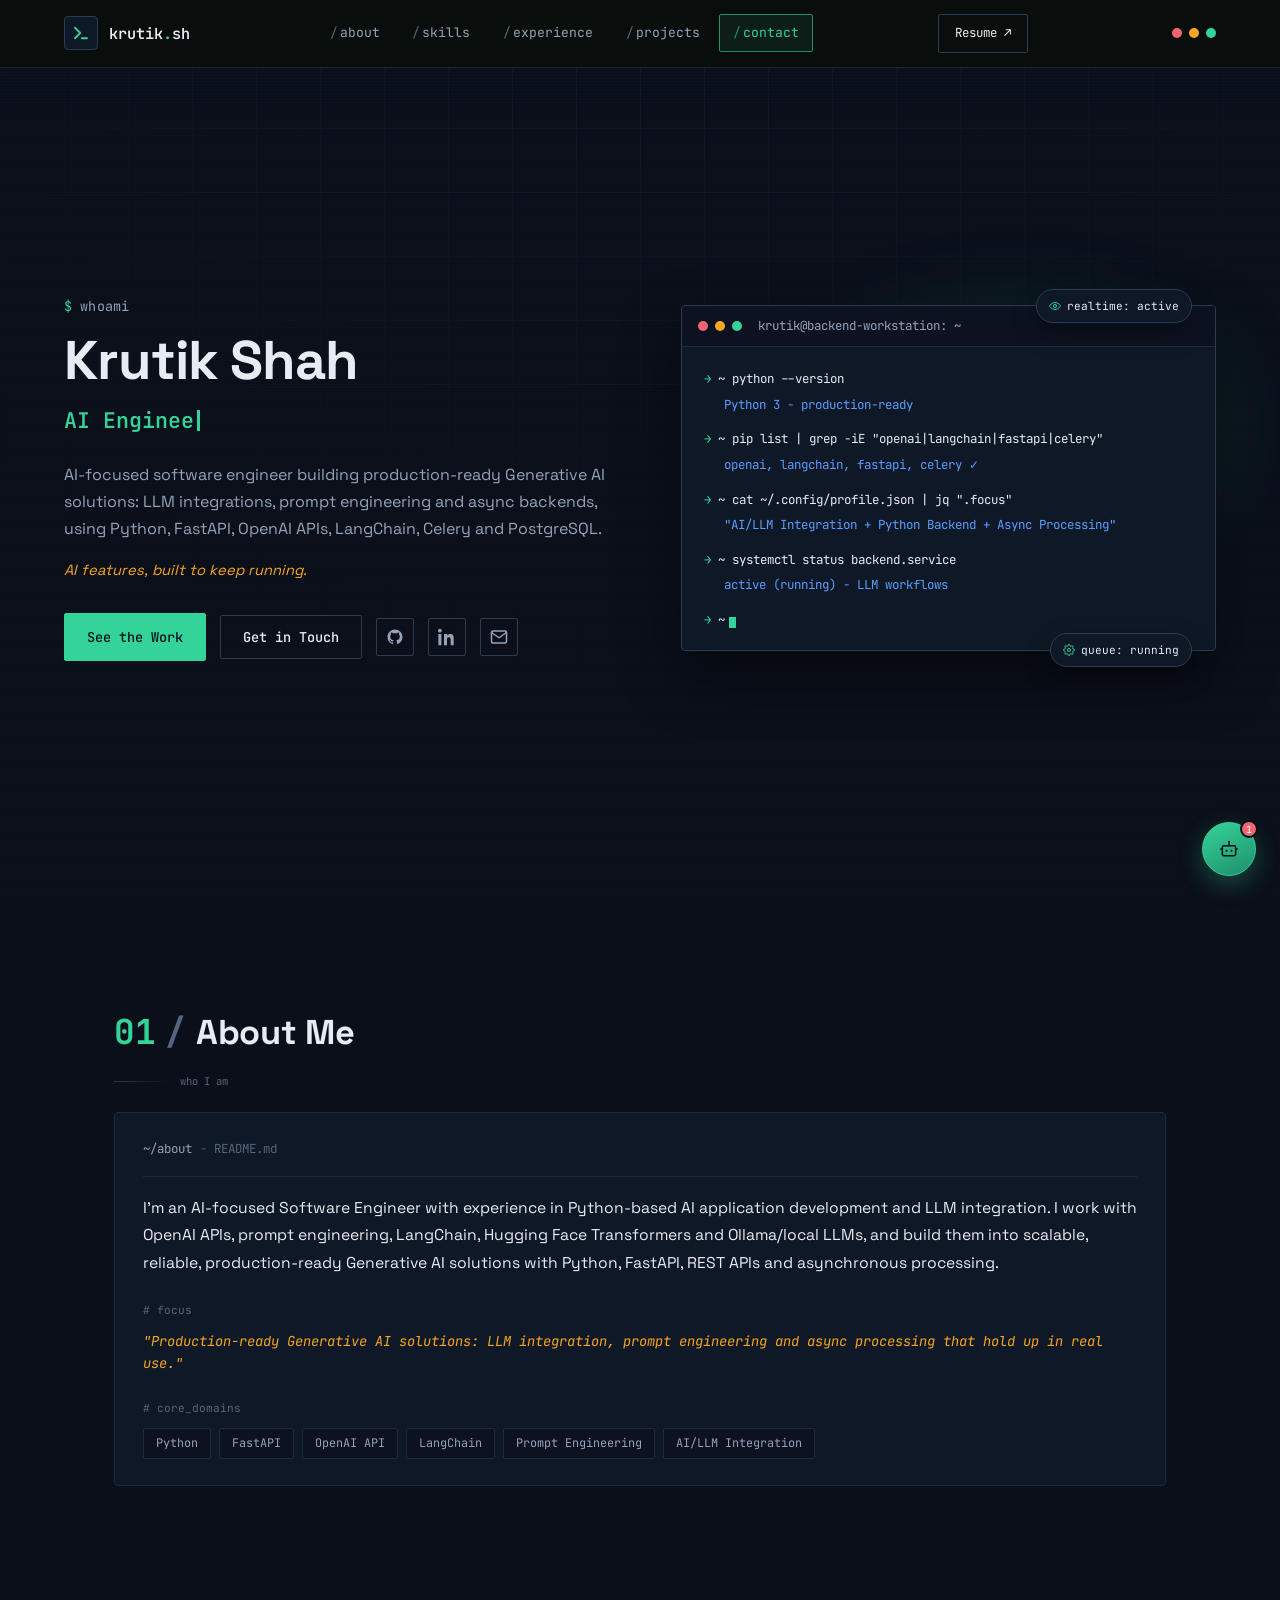
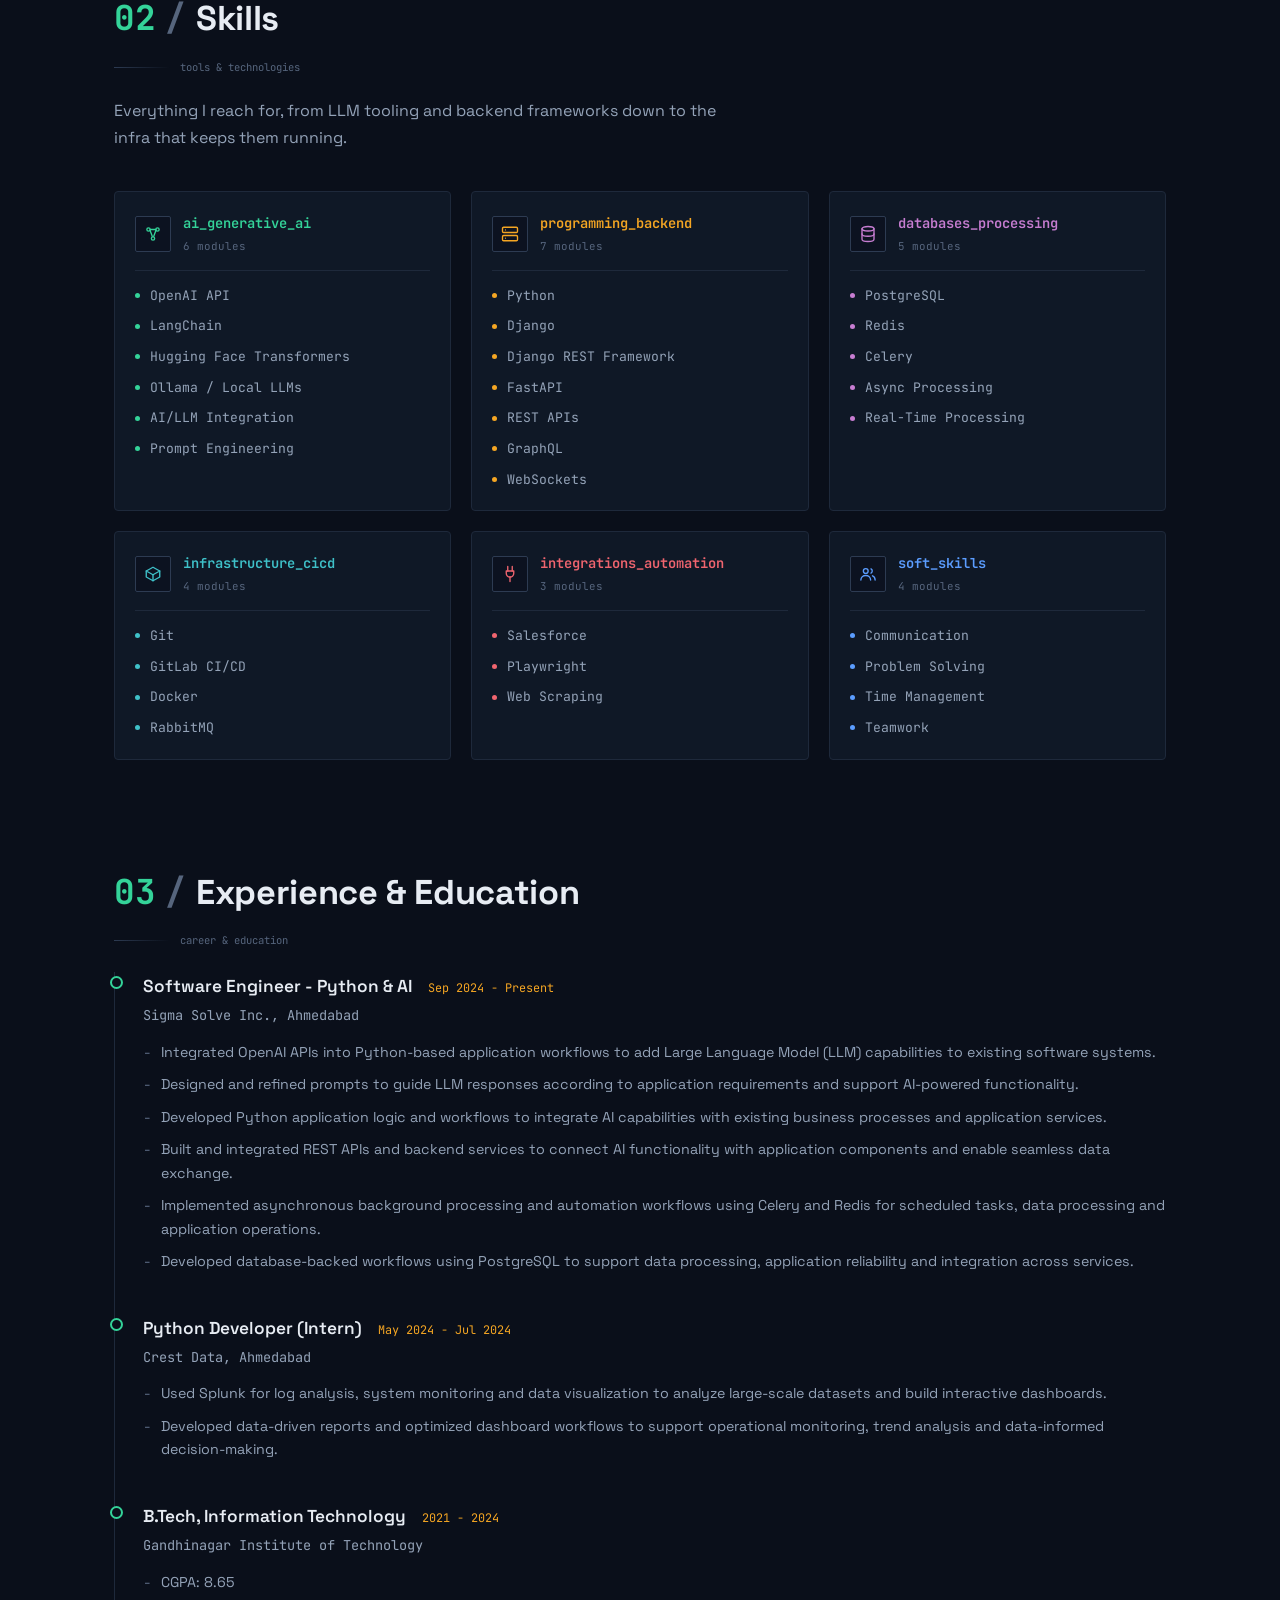
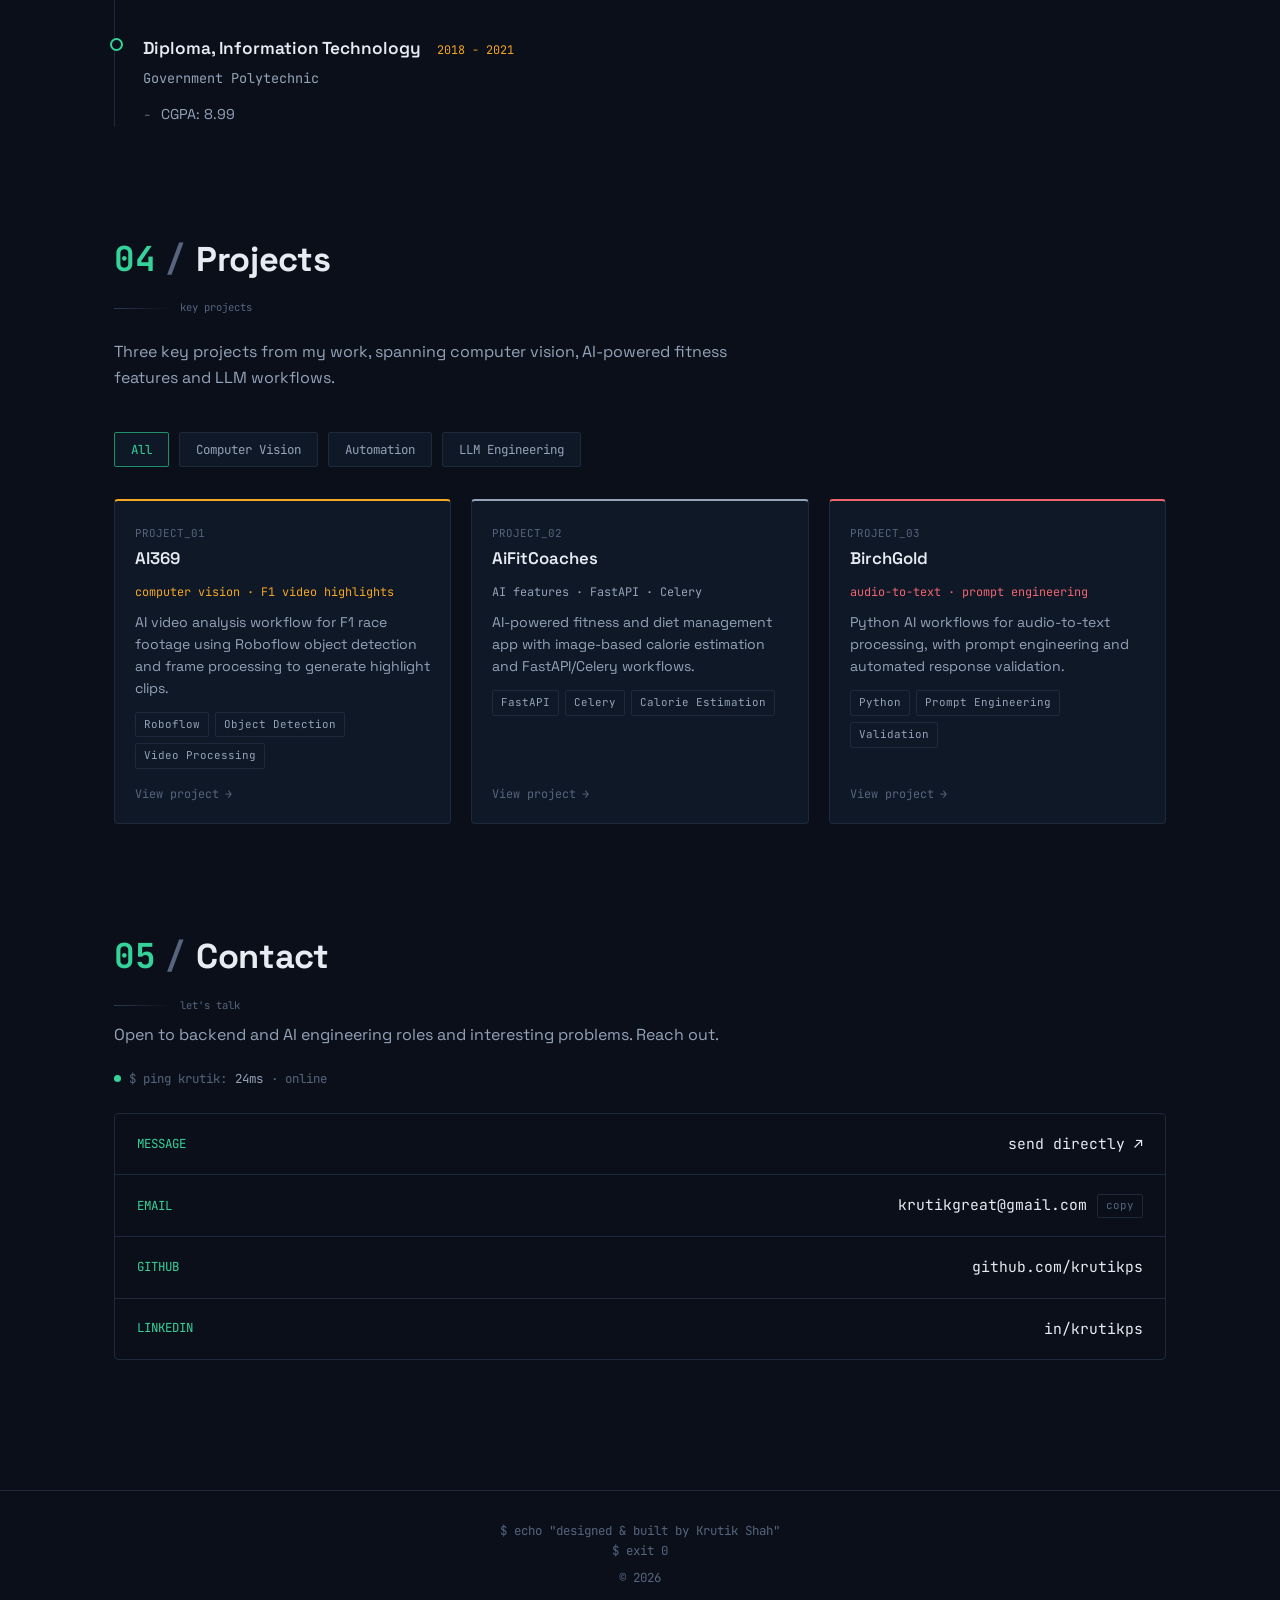
==== commit 7309a0ec: "Update portfolio content and resume PDF from latest resume Co-Authored-By: Claude Sonnet 5.5 <norepl" ====
--- a/index.html
+++ b/index.html
@@ -4,9 +4,9 @@
 <head>
   <meta charset="UTF-8" />
   <meta name="viewport" content="width=device-width, initial-scale=1.0" />
-  <title>Krutik Shah - AI Developer</title>
+  <title>Krutik Shah - AI Engineer &amp; Python Developer</title>
   <meta name="description"
-    content="Krutik Shah - Backend &amp; AI Engineer building scalable real-time systems with Python, Django, FastAPI, Celery, PostgreSQL, WebSockets and GraphQL." />
+    content="Krutik Shah - AI Engineer &amp; Python Developer building LLM-powered applications with Python, FastAPI, OpenAI APIs, LangChain, Celery and PostgreSQL." />
   <link rel="icon"
     href="data:image/svg+xml,%3Csvg xmlns='http://www.w3.org/2000/svg' viewBox='0 0 40 40'%3E%3Ccircle cx='20' cy='24' r='11' fill='none' stroke='%2334D399' stroke-width='2'/%3E%3Cpath d='M20 21C20 10 30 6 34 6 34 14 28 21 20 21Z' fill='%23F5A623'/%3E%3C/svg%3E" />
   <link rel="preconnect" href="https://fonts.googleapis.com">
@@ -79,10 +79,11 @@
             <span class="hero-role" id="roleCycler"></span><span class="hero-role-cursor"></span>
           </div>
           <p class="hero-sub hero-anim" style="--d:3">
-            I build backends that keep up with live data: scalable real-time applications, async task systems,
-            and AI/LLM integrations, using Python, Django, FastAPI, Celery, PostgreSQL, WebSockets and GraphQL.
+            AI-focused software engineer building production-ready Generative AI solutions: LLM integrations,
+            prompt engineering and async backends, using Python, FastAPI, OpenAI APIs, LangChain, Celery and
+            PostgreSQL.
           </p>
-          <p class="hero-tagline hero-anim" style="--d:4">Real-time systems, built to keep running.</p>
+          <p class="hero-tagline hero-anim" style="--d:4">AI features, built to keep running.</p>
           <div class="hero-cta hero-anim" style="--d:5">
             <a href="#systems" class="btn btn-primary">See the Work</a>
             <button type="button" class="btn btn-ghost" data-modal-open>Get in Touch</button>
@@ -99,7 +100,7 @@
                   d="M4.98 3.5C4.98 4.88 3.87 6 2.5 6S.02 4.88.02 3.5 1.13 1 2.5 1s2.48 1.12 2.48 2.5zM.5 8h4v15h-4V8zM8.5 8h3.83v2.05h.05c.53-1 1.83-2.05 3.77-2.05 4.03 0 4.77 2.65 4.77 6.1V23h-4v-6.93c0-1.65-.03-3.77-2.3-3.77-2.3 0-2.65 1.8-2.65 3.65V23h-4V8z" />
               </svg>
             </a>
-            <a class="icon-btn" href="mailto:krutikpshah2003@gmail.com" aria-label="Email">
+            <a class="icon-btn" href="mailto:krutikgreat@gmail.com" aria-label="Email">
               <svg viewBox="0 0 24 24" width="18" height="18" fill="none" stroke="currentColor" stroke-width="2"
                 stroke-linecap="round" stroke-linejoin="round">
                 <path d="M4 4h16a2 2 0 0 1 2 2v12a2 2 0 0 1-2 2H4a2 2 0 0 1-2-2V6a2 2 0 0 1 2-2z" />
@@ -125,14 +126,14 @@
                   class="term-cmd">~ python --version</span></p>
               <p class="term-out hero-anim" style="--d:3.3">Python 3 - production-ready</p>
               <p class="term-line hero-anim" style="--d:4"><span class="term-arrow">&rarr;</span> <span
-                  class="term-cmd">~ pip list | grep -iE "django|fastapi|celery|redis"</span></p>
-              <p class="term-out hero-anim" style="--d:4.3">django, fastapi, celery, redis &check;</p>
+                  class="term-cmd">~ pip list | grep -iE "openai|langchain|fastapi|celery"</span></p>
+              <p class="term-out hero-anim" style="--d:4.3">openai, langchain, fastapi, celery &check;</p>
               <p class="term-line hero-anim" style="--d:5"><span class="term-arrow">&rarr;</span> <span
                   class="term-cmd">~ cat ~/.config/profile.json | jq ".focus"</span></p>
-              <p class="term-out hero-anim" style="--d:5.3">"Backend + Real-Time Systems + AI/LLM Integration"</p>
+              <p class="term-out hero-anim" style="--d:5.3">"AI/LLM Integration + Python Backend + Async Processing"</p>
               <p class="term-line hero-anim" style="--d:6"><span class="term-arrow">&rarr;</span> <span
                   class="term-cmd">~ systemctl status backend.service</span></p>
-              <p class="term-out hero-anim" style="--d:6.3">active (running) - real-time pipelines</p>
+              <p class="term-out hero-anim" style="--d:6.3">active (running) - LLM workflows</p>
               <p class="term-line hero-anim" style="--d:7"><span class="term-arrow">&rarr;</span> <span
                   class="term-cmd">~</span><span class="cursor"></span></p>
             </div>
@@ -161,20 +162,21 @@
             <span class="readme-file">- README.md</span>
           </div>
           <p class="readme-bio">
-            I'm a Backend Engineer working with AI. Most days that means building scalable real-time
-            applications in Python, wiring up REST APIs, GraphQL and WebSockets, running work through async
-            task queues, and integrating AI/LLM features into production systems.
+            I'm an AI-focused Software Engineer with experience in Python-based AI application development and
+            LLM integration. I work with OpenAI APIs, prompt engineering, LangChain, Hugging Face Transformers and
+            Ollama/local LLMs, and build them into scalable, reliable, production-ready Generative AI solutions
+            with Python, FastAPI, REST APIs and asynchronous processing.
           </p>
           <div class="readme-block">
             <p class="readme-label"># focus</p>
-            <p class="readme-quote">"Backend automation, async processing and distributed systems that hold up under
-              live data."</p>
+            <p class="readme-quote">"Production-ready Generative AI solutions: LLM integration, prompt engineering and
+              async processing that hold up in real use."</p>
           </div>
           <div class="readme-block">
             <p class="readme-label"># core_domains</p>
             <div class="domain-tags">
-              <span>Python</span><span>Django</span><span>FastAPI</span><span>PostgreSQL</span><span>Real-Time
-                Systems</span><span>AI/LLM Integration</span>
+              <span>Python</span><span>FastAPI</span><span>OpenAI API</span><span>LangChain</span><span>Prompt
+                Engineering</span><span>AI/LLM Integration</span>
             </div>
           </div>
         </div>
@@ -188,11 +190,34 @@
         <div class="sec-rule"><span class="sec-rule-line"></span><span class="sec-log">tools &amp; technologies</span>
         </div>
       </div>
-      <p class="section-lede">Everything I reach for, from backend frameworks down to the infra that keeps them running.
+      <p class="section-lede">Everything I reach for, from LLM tooling and backend frameworks down to the infra that keeps them running.
       </p>
 
       <div class="skill-grid reveal">
 
+        <div class="skill-card" data-cat="llm">
+          <div class="skill-head">
+            <span class="skill-icon"><svg viewBox="0 0 24 24" fill="none" stroke="currentColor" stroke-width="1.8"
+                stroke-linecap="round" stroke-linejoin="round">
+                <circle cx="6" cy="6" r="2.2" />
+                <circle cx="18" cy="6" r="2.2" />
+                <circle cx="12" cy="18" r="2.2" />
+                <path d="M8 7l3 8M16 7l-3 8M8.2 6h7.6" />
+              </svg></span>
+            <div class="skill-head-text">
+              <span class="skill-label">ai_generative_ai</span>
+              <span class="skill-count">6 modules</span>
+            </div>
+          </div>
+          <ul class="skill-list">
+            <li><span class="skill-dot"></span>OpenAI API</li>
+            <li><span class="skill-dot"></span>LangChain</li>
+            <li><span class="skill-dot"></span>Hugging Face Transformers</li>
+            <li><span class="skill-dot"></span>Ollama / Local LLMs</li>
+            <li><span class="skill-dot"></span>AI/LLM Integration</li>
+            <li><span class="skill-dot"></span>Prompt Engineering</li>
+          </ul>
+        </div>
         <div class="skill-card" data-cat="backend">
           <div class="skill-head">
             <span class="skill-icon"><svg viewBox="0 0 24 24" fill="none" stroke="currentColor" stroke-width="1.8"
@@ -203,7 +228,7 @@
                 <circle cx="6" cy="17.5" r=".8" fill="currentColor" stroke="none" />
               </svg></span>
             <div class="skill-head-text">
-              <span class="skill-label">backend_services</span>
+              <span class="skill-label">programming_backend</span>
               <span class="skill-count">7 modules</span>
             </div>
           </div>
@@ -214,49 +239,7 @@
             <li><span class="skill-dot"></span>FastAPI</li>
             <li><span class="skill-dot"></span>REST APIs</li>
             <li><span class="skill-dot"></span>GraphQL</li>
-            <li><span class="skill-dot"></span>Backend Architecture</li>
-          </ul>
-        </div>
-        <div class="skill-card" data-cat="ml">
-          <div class="skill-head">
-            <span class="skill-icon"><svg viewBox="0 0 24 24" fill="none" stroke="currentColor" stroke-width="1.8"
-                stroke-linecap="round" stroke-linejoin="round">
-                <rect x="6" y="6" width="12" height="12" rx="1.5" />
-                <rect x="9.5" y="9.5" width="5" height="5" />
-                <path d="M9 1v3M15 1v3M9 20v3M15 20v3M1 9h3M1 15h3M20 9h3M20 15h3" />
-              </svg></span>
-            <div class="skill-head-text">
-              <span class="skill-label">realtime_and_async</span>
-              <span class="skill-count">5 modules</span>
-            </div>
-          </div>
-          <ul class="skill-list">
             <li><span class="skill-dot"></span>WebSockets</li>
-            <li><span class="skill-dot"></span>Celery</li>
-            <li><span class="skill-dot"></span>Async Processing</li>
-            <li><span class="skill-dot"></span>Real-Time Processing</li>
-            <li><span class="skill-dot"></span>Automation Systems</li>
-          </ul>
-        </div>
-        <div class="skill-card" data-cat="llm">
-          <div class="skill-head">
-            <span class="skill-icon"><svg viewBox="0 0 24 24" fill="none" stroke="currentColor" stroke-width="1.8"
-                stroke-linecap="round" stroke-linejoin="round">
-                <circle cx="6" cy="6" r="2.2" />
-                <circle cx="18" cy="6" r="2.2" />
-                <circle cx="12" cy="18" r="2.2" />
-                <path d="M8 7l3 8M16 7l-3 8M8.2 6h7.6" />
-              </svg></span>
-            <div class="skill-head-text">
-              <span class="skill-label">ai_llm_engineering</span>
-              <span class="skill-count">4 modules</span>
-            </div>
-          </div>
-          <ul class="skill-list">
-            <li><span class="skill-dot"></span>AI/LLM Integration</li>
-            <li><span class="skill-dot"></span>Prompt Engineering</li>
-            <li><span class="skill-dot"></span>Roboflow</li>
-            <li><span class="skill-dot"></span>Object Detection Models</li>
           </ul>
         </div>
         <div class="skill-card" data-cat="data">
@@ -268,14 +251,16 @@
                 <path d="M4 12c0 1.66 3.58 3 8 3s8-1.34 8-3" />
               </svg></span>
             <div class="skill-head-text">
-              <span class="skill-label">data_tools</span>
-              <span class="skill-count">3 modules</span>
+              <span class="skill-label">databases_processing</span>
+              <span class="skill-count">5 modules</span>
             </div>
           </div>
           <ul class="skill-list">
             <li><span class="skill-dot"></span>PostgreSQL</li>
             <li><span class="skill-dot"></span>Redis</li>
-            <li><span class="skill-dot"></span>SPLUNK</li>
+            <li><span class="skill-dot"></span>Celery</li>
+            <li><span class="skill-dot"></span>Async Processing</li>
+            <li><span class="skill-dot"></span>Real-Time Processing</li>
           </ul>
         </div>
         <div class="skill-card" data-cat="infra">
@@ -287,13 +272,15 @@
                 <path d="M12 13v8" />
               </svg></span>
             <div class="skill-head-text">
-              <span class="skill-label">infrastructure</span>
-              <span class="skill-count">2 modules</span>
+              <span class="skill-label">infrastructure_cicd</span>
+              <span class="skill-count">4 modules</span>
             </div>
           </div>
           <ul class="skill-list">
+            <li><span class="skill-dot"></span>Git</li>
+            <li><span class="skill-dot"></span>GitLab CI/CD</li>
             <li><span class="skill-dot"></span>Docker</li>
-            <li><span class="skill-dot"></span>Git</li>
+            <li><span class="skill-dot"></span>RabbitMQ</li>
           </ul>
         </div>
         <div class="skill-card" data-cat="integrations">
@@ -305,14 +292,29 @@
                 <path d="M12 16v6" />
               </svg></span>
             <div class="skill-head-text">
-              <span class="skill-label">integrations</span>
+              <span class="skill-label">integrations_automation</span>
               <span class="skill-count">3 modules</span>
             </div>
           </div>
           <ul class="skill-list">
-            <li><span class="skill-dot"></span>API Integration</li>
-            <li><span class="skill-dot"></span>Third-party Platforms</li>
-            <li><span class="skill-dot"></span>Blockchain</li>
+            <li><span class="skill-dot"></span>Salesforce</li>
+            <li><span class="skill-dot"></span>Playwright</li>
+            <li><span class="skill-dot"></span>Web Scraping</li>
+          </ul>
+        </div>
+        <div class="skill-card" data-cat="ml">
+          <div class="skill-head">
+            <span class="skill-icon"><svg viewBox="0 0 24 24" fill="none" stroke="currentColor" stroke-width="1.8" stroke-linecap="round" stroke-linejoin="round"><circle cx="9" cy="8" r="3.2" /><path d="M2.5 20c0-3.6 2.9-6 6.5-6s6.5 2.4 6.5 6" /><path d="M16 5.2a3.2 3.2 0 0 1 0 5.6M18 14.4c2 .7 3.5 2.5 3.5 5.6" /></svg></span>
+            <div class="skill-head-text">
+              <span class="skill-label">soft_skills</span>
+              <span class="skill-count">4 modules</span>
+            </div>
+          </div>
+          <ul class="skill-list">
+            <li><span class="skill-dot"></span>Communication</li>
+            <li><span class="skill-dot"></span>Problem Solving</li>
+            <li><span class="skill-dot"></span>Time Management</li>
+            <li><span class="skill-dot"></span>Teamwork</li>
           </ul>
         </div>
 
@@ -332,57 +334,59 @@
 
         <div class="exp-item">
           <div class="exp-head">
-            <h3>Software Engineer</h3>
+            <h3>Software Engineer - Python &amp; AI</h3>
             <span class="exp-date">Sep 2024 - Present</span>
           </div>
-          <p class="exp-company">Sigma Solve Pvt. Ltd.</p>
+          <p class="exp-company">Sigma Solve Inc., Ahmedabad</p>
           <ul>
-            <li>Built scalable backend systems using Python, Django, Celery and PostgreSQL for real-time trading and
-              analytics platforms, improving performance, reliability and large-scale data processing.</li>
-            <li>Developed real-time transaction monitoring and notification pipelines using WebSockets, GraphQL and REST
-              APIs for event-driven systems handling live data streaming and asynchronous processing.</li>
-            <li>Customized Django admin panels with advanced search, sorting, reporting and soft deletion, and built
-              secure internal tools to improve efficiency and system management.</li>
-            <li>Designed automation workflows and Celery-based background task systems for alerts, analytics, scheduling
-              and real-time backend operations across distributed services.</li>
-            <li>Integrated REST APIs, GraphQL services, Redis and third-party platforms into production-grade
-              applications with scalable backend architectures.</li>
+            <li>Integrated OpenAI APIs into Python-based application workflows to add Large Language Model (LLM)
+              capabilities to existing software systems.</li>
+            <li>Designed and refined prompts to guide LLM responses according to application requirements and support
+              AI-powered functionality.</li>
+            <li>Developed Python application logic and workflows to integrate AI capabilities with existing business
+              processes and application services.</li>
+            <li>Built and integrated REST APIs and backend services to connect AI functionality with application
+              components and enable seamless data exchange.</li>
+            <li>Implemented asynchronous background processing and automation workflows using Celery and Redis for
+              scheduled tasks, data processing and application operations.</li>
+            <li>Developed database-backed workflows using PostgreSQL to support data processing, application
+              reliability and integration across services.</li>
           </ul>
         </div>
 
         <div class="exp-item">
           <div class="exp-head">
-            <h3>Internship</h3>
+            <h3>Python Developer (Intern)</h3>
             <span class="exp-date">May 2024 - Jul 2024</span>
           </div>
-          <p class="exp-company">Crest Data</p>
+          <p class="exp-company">Crest Data, Ahmedabad</p>
           <ul>
-            <li>Worked with SPLUNK for log analysis, monitoring and data visualization, creating interactive dashboards
-              that turn large-scale datasets into actionable insights.</li>
-            <li>Developed data-driven reporting solutions and optimized dashboard workflows to support system
-              monitoring, operational analysis and business decision-making.</li>
+            <li>Used Splunk for log analysis, system monitoring and data visualization to analyze large-scale datasets
+              and build interactive dashboards.</li>
+            <li>Developed data-driven reports and optimized dashboard workflows to support operational monitoring,
+              trend analysis and data-informed decision-making.</li>
           </ul>
         </div>
 
         <div class="exp-item">
           <div class="exp-head">
-            <h3>BE in Information Technology</h3>
+            <h3>B.Tech, Information Technology</h3>
             <span class="exp-date">2021 - 2024</span>
           </div>
           <p class="exp-company">Gandhinagar Institute of Technology</p>
           <ul>
-            <li>GPA: 8.65/10</li>
+            <li>CGPA: 8.65</li>
           </ul>
         </div>
 
         <div class="exp-item">
           <div class="exp-head">
-            <h3>Diploma</h3>
+            <h3>Diploma, Information Technology</h3>
             <span class="exp-date">2018 - 2021</span>
           </div>
           <p class="exp-company">Government Polytechnic</p>
           <ul>
-            <li>GPA: 8.99/10</li>
+            <li>CGPA: 8.99</li>
           </ul>
         </div>
 
@@ -395,7 +399,7 @@
         <h2 class="sec-title"><span class="sec-index">04</span><span class="sec-slash">/</span>Projects</h2>
         <div class="sec-rule"><span class="sec-rule-line"></span><span class="sec-log">key projects</span></div>
       </div>
-      <p class="section-lede">Three key projects from my work, spanning computer vision, backend automation and LLM
+      <p class="section-lede">Three key projects from my work, spanning computer vision, AI-powered fitness features and LLM
         workflows.</p>
 
       <div class="filter-tabs" role="group" aria-label="Filter projects by domain">
@@ -416,8 +420,8 @@
             </div>
             <span class="pl-role">computer vision · F1 video highlights</span>
           </div>
-          <p class="pl-summary">Object-detection video pipelines that find key moments in F1 race footage and cut
-            highlight clips.</p>
+          <p class="pl-summary">AI video analysis workflow for F1 race footage using Roboflow object detection and
+            frame processing to generate highlight clips.</p>
           <div class="pl-tags"><span>Roboflow</span><span>Object Detection</span><span>Video Processing</span></div>
           <span class="pl-view">View project <span aria-hidden="true">&rarr;</span></span>
           <div class="pl-detail">
@@ -425,15 +429,15 @@
               <div class="pl-code-pane">
                 <p class="pl-snippet-label">what it does</p>
                 <ul style="display:flex;flex-direction:column;gap:9px;">
-                  <li style="font-size:.87rem;color:var(--text-dim);">Built AI-based video processing pipelines using
-                    Roboflow and custom object detection models.</li>
-                  <li style="font-size:.87rem;color:var(--text-dim);">Identifies key moments from F1 race videos and
-                    generates automated highlight clips from the recordings.</li>
+                  <li style="font-size:.87rem;color:var(--text-dim);">Built an AI-based video analysis workflow for Formula 1 race footage using
+                    Roboflow object detection and video-frame processing.</li>
+                  <li style="font-size:.87rem;color:var(--text-dim);">Runs model inference to detect objects across extracted frames and connects the
+                    detection results to video processing for automated highlight clip generation.</li>
                 </ul>
               </div>
             </div>
             <div class="pl-spec">
-              <span><b>TOOLS</b> Roboflow · custom object detection models</span>
+              <span><b>TOOLS</b> Roboflow · object detection · frame processing</span>
               <span><b>INPUT</b> F1 race videos</span>
               <span><b>OUTPUT</b> automated highlight clips</span>
             </div>
@@ -447,27 +451,27 @@
               <span class="pl-id">PROJECT_02</span>
               <h3>AiFitCoaches</h3>
             </div>
-            <span class="pl-role">FastAPI · Celery backend for fitness &amp; diet</span>
-          </div>
-          <p class="pl-summary">AI-driven fitness and diet management backend with meal scheduling, notifications and
-            scalable APIs.</p>
-          <div class="pl-tags"><span>FastAPI</span><span>Celery</span><span>Scheduling</span></div>
+            <span class="pl-role">AI features · FastAPI · Celery</span>
+          </div>
+          <p class="pl-summary">AI-powered fitness and diet management app with image-based calorie estimation and
+            FastAPI/Celery workflows.</p>
+          <div class="pl-tags"><span>FastAPI</span><span>Celery</span><span>Calorie Estimation</span></div>
           <span class="pl-view">View project <span aria-hidden="true">&rarr;</span></span>
           <div class="pl-detail">
             <div class="pl-body">
               <div class="pl-code-pane">
                 <p class="pl-snippet-label">what it does</p>
                 <ul style="display:flex;flex-direction:column;gap:9px;">
-                  <li style="font-size:.87rem;color:var(--text-dim);">Developed AI-driven fitness and diet management
-                    backend workflows using FastAPI and Celery.</li>
-                  <li style="font-size:.87rem;color:var(--text-dim);">Covers meal scheduling, notifications and scalable
-                    APIs.</li>
+                  <li style="font-size:.87rem;color:var(--text-dim);">Developed AI-powered features for a fitness and diet management app, including
+                    image-based calorie estimation to help users track nutritional intake.</li>
+                  <li style="font-size:.87rem;color:var(--text-dim);">Built the application workflows with FastAPI and Celery for fitness and meal management,
+                    background task processing and API integration.</li>
                 </ul>
               </div>
             </div>
             <div class="pl-spec">
               <span><b>STACK</b> FastAPI · Celery</span>
-              <span><b>FEATURES</b> meal scheduling · notifications · scalable APIs</span>
+              <span><b>FEATURES</b> image-based calorie estimation · meal management · background tasks</span>
             </div>
           </div>
         </article>
@@ -481,8 +485,8 @@
             </div>
             <span class="pl-role">audio-to-text · prompt engineering</span>
           </div>
-          <p class="pl-summary">AI-based audio-to-text processing with prompt engineering and automated response
-            validation.</p>
+          <p class="pl-summary">Python AI workflows for audio-to-text processing, with prompt engineering and automated
+            response validation.</p>
           <div class="pl-tags"><span>Python</span><span>Prompt Engineering</span><span>Validation</span></div>
           <span class="pl-view">View project <span aria-hidden="true">&rarr;</span></span>
           <div class="pl-detail">
@@ -490,10 +494,9 @@
               <div class="pl-code-pane">
                 <p class="pl-snippet-label">what it does</p>
                 <ul style="display:flex;flex-direction:column;gap:9px;">
-                  <li style="font-size:.87rem;color:var(--text-dim);">Worked on AI-based audio-to-text processing using
-                    Python.</li>
-                  <li style="font-size:.87rem;color:var(--text-dim);">Built prompt engineering and automated response
-                    validation systems around it.</li>
+                  <li style="font-size:.87rem;color:var(--text-dim);">Developed Python-based AI workflows for audio-to-text processing.</li>
+                  <li style="font-size:.87rem;color:var(--text-dim);">Applied prompt engineering to guide AI-generated responses, with automated response
+                    validation for consistent, reliable output.</li>
                 </ul>
               </div>
             </div>
@@ -521,10 +524,10 @@
           <span class="cr-label">MESSAGE</span>
           <span class="cr-value">send directly ↗</span>
         </button>
-        <a class="contact-row" href="mailto:krutikpshah2003@gmail.com">
+        <a class="contact-row" href="mailto:krutikgreat@gmail.com">
           <span class="cr-label">EMAIL</span>
-          <span class="cr-value">krutikpshah2003@gmail.com<button type="button" class="copy-btn"
-              data-copy="krutikpshah2003@gmail.com" aria-label="Copy email">copy</button></span>
+          <span class="cr-value">krutikgreat@gmail.com<button type="button" class="copy-btn"
+              data-copy="krutikgreat@gmail.com" aria-label="Copy email">copy</button></span>
         </a>
         <a class="contact-row" href="https://github.com/krutikps" target="_blank" rel="noopener">
           <span class="cr-label">GITHUB</span>
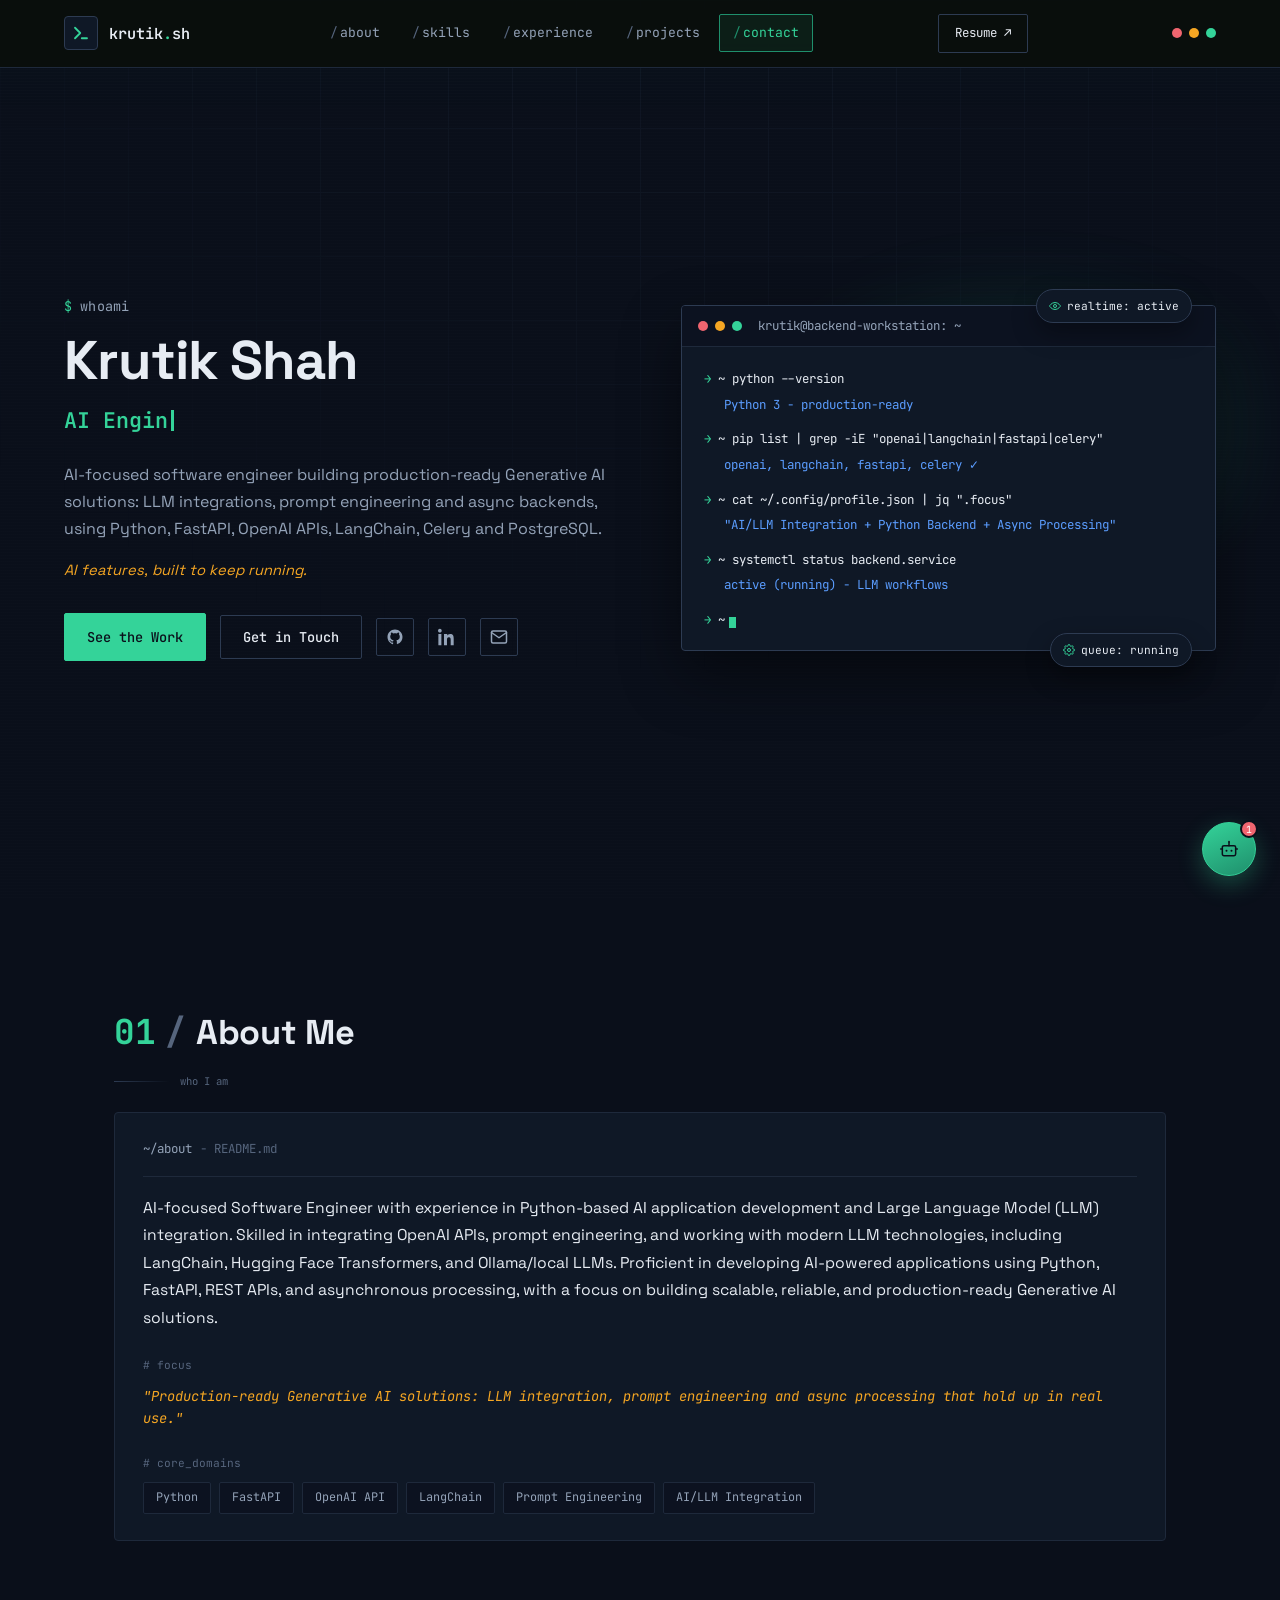
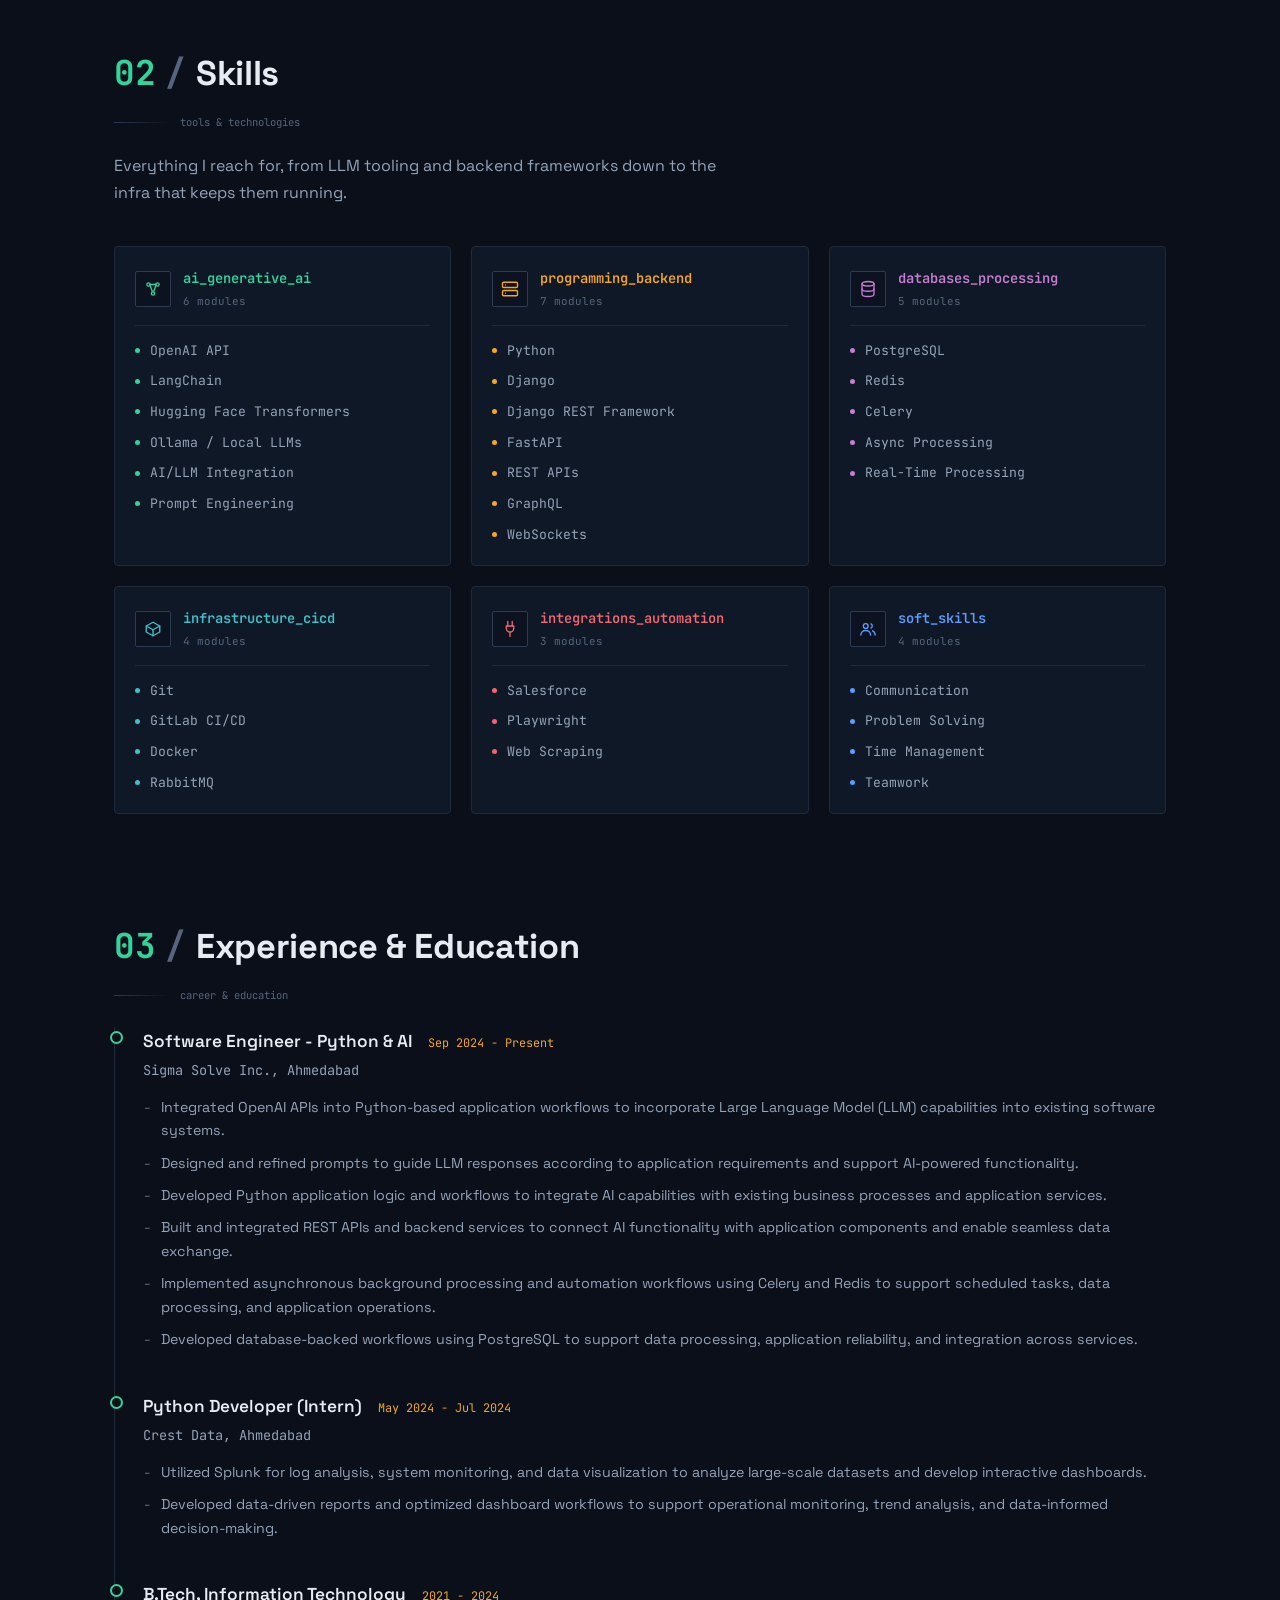
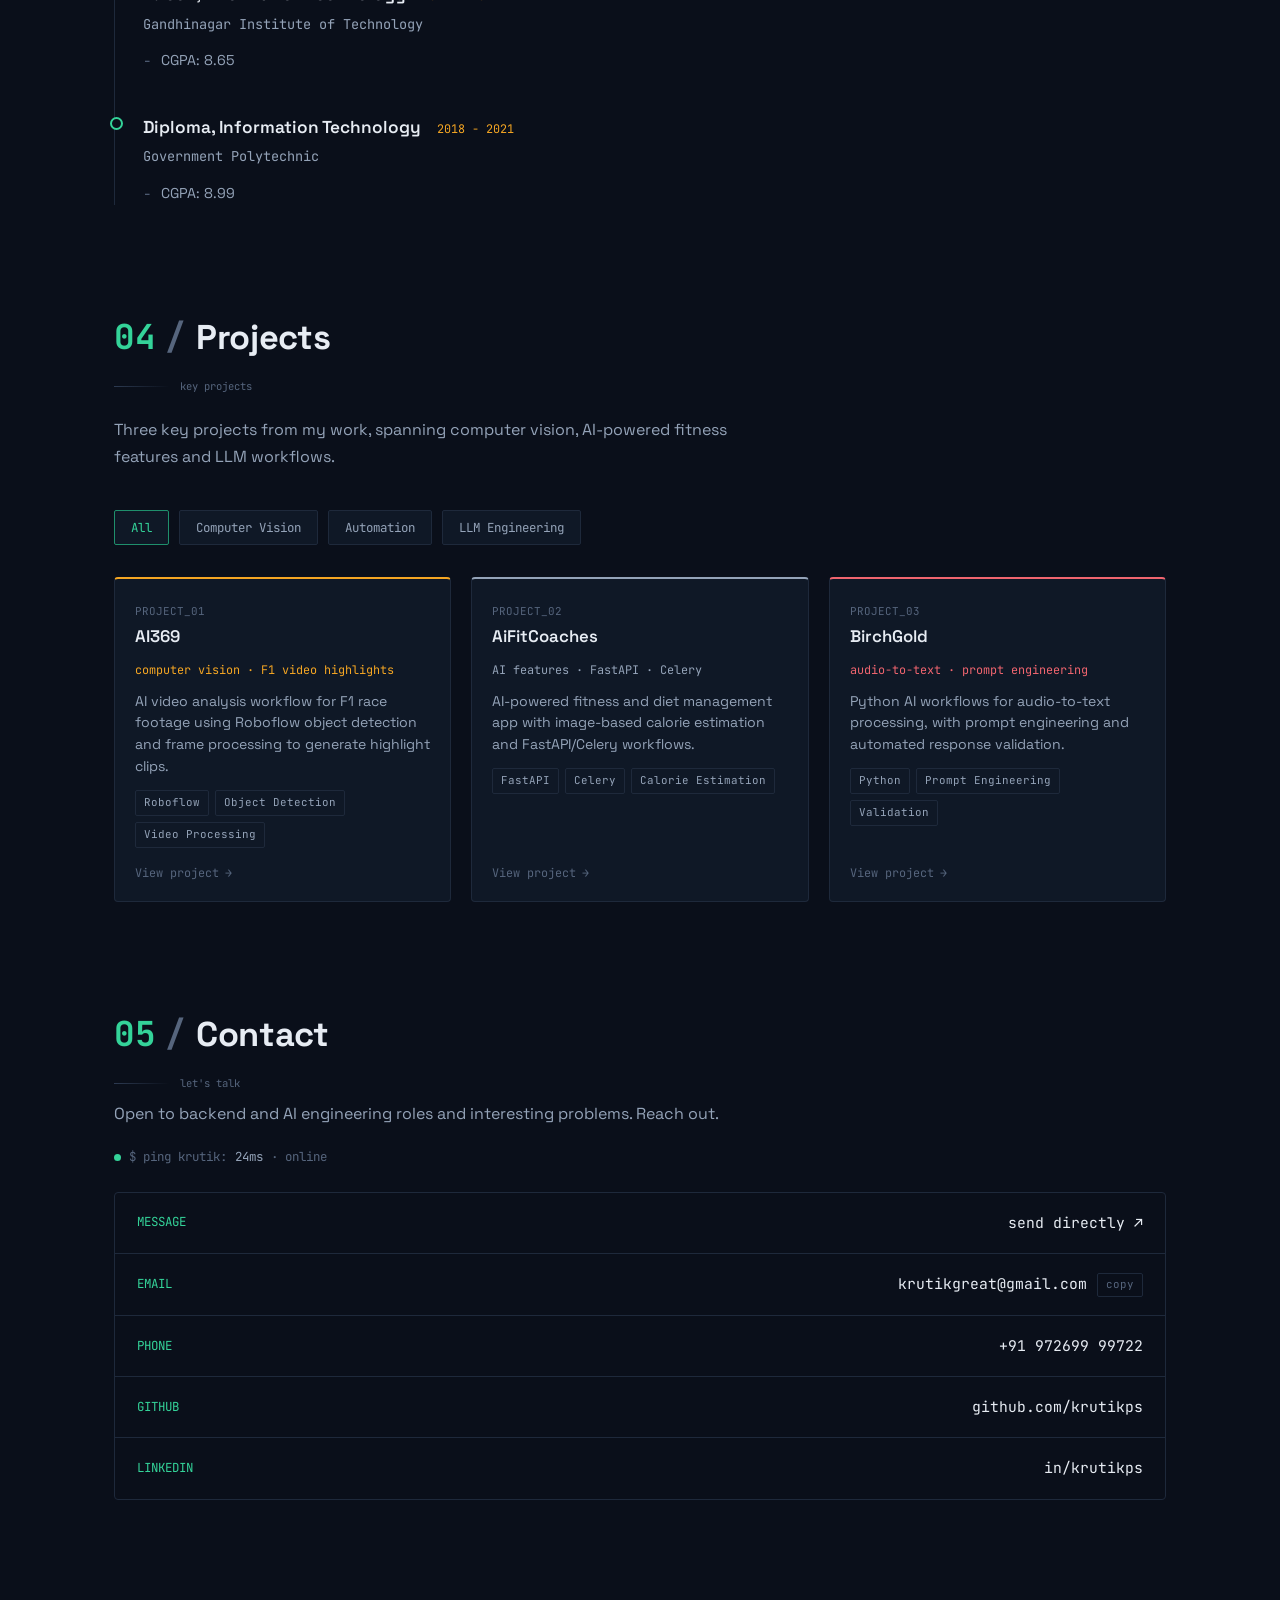
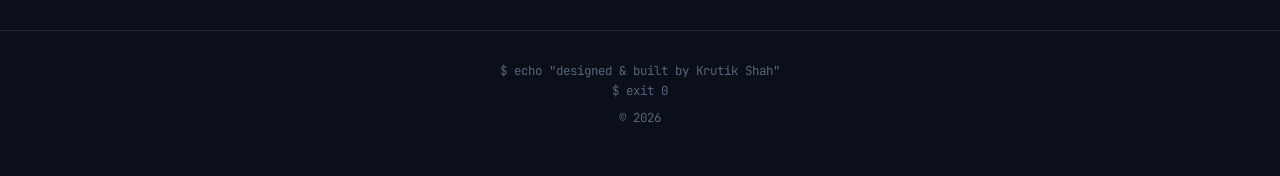
==== commit 3a338e06: "Use full resume text for summary, experience and projects; add phone Co-Authored-By: Claude Sonnet 5" ====
--- a/index.html
+++ b/index.html
@@ -162,10 +162,11 @@
             <span class="readme-file">- README.md</span>
           </div>
           <p class="readme-bio">
-            I'm an AI-focused Software Engineer with experience in Python-based AI application development and
-            LLM integration. I work with OpenAI APIs, prompt engineering, LangChain, Hugging Face Transformers and
-            Ollama/local LLMs, and build them into scalable, reliable, production-ready Generative AI solutions
-            with Python, FastAPI, REST APIs and asynchronous processing.
+            AI-focused Software Engineer with experience in Python-based AI application development and Large
+            Language Model (LLM) integration. Skilled in integrating OpenAI APIs, prompt engineering, and working
+            with modern LLM technologies, including LangChain, Hugging Face Transformers, and Ollama/local LLMs.
+            Proficient in developing AI-powered applications using Python, FastAPI, REST APIs, and asynchronous
+            processing, with a focus on building scalable, reliable, and production-ready Generative AI solutions.
           </p>
           <div class="readme-block">
             <p class="readme-label"># focus</p>
@@ -339,18 +340,12 @@
           </div>
           <p class="exp-company">Sigma Solve Inc., Ahmedabad</p>
           <ul>
-            <li>Integrated OpenAI APIs into Python-based application workflows to add Large Language Model (LLM)
-              capabilities to existing software systems.</li>
-            <li>Designed and refined prompts to guide LLM responses according to application requirements and support
-              AI-powered functionality.</li>
-            <li>Developed Python application logic and workflows to integrate AI capabilities with existing business
-              processes and application services.</li>
-            <li>Built and integrated REST APIs and backend services to connect AI functionality with application
-              components and enable seamless data exchange.</li>
-            <li>Implemented asynchronous background processing and automation workflows using Celery and Redis for
-              scheduled tasks, data processing and application operations.</li>
-            <li>Developed database-backed workflows using PostgreSQL to support data processing, application
-              reliability and integration across services.</li>
+            <li>Integrated OpenAI APIs into Python-based application workflows to incorporate Large Language Model (LLM) capabilities into existing software systems.</li>
+            <li>Designed and refined prompts to guide LLM responses according to application requirements and support AI-powered functionality.</li>
+            <li>Developed Python application logic and workflows to integrate AI capabilities with existing business processes and application services.</li>
+            <li>Built and integrated REST APIs and backend services to connect AI functionality with application components and enable seamless data exchange.</li>
+            <li>Implemented asynchronous background processing and automation workflows using Celery and Redis to support scheduled tasks, data processing, and application operations.</li>
+            <li>Developed database-backed workflows using PostgreSQL to support data processing, application reliability, and integration across services.</li>
           </ul>
         </div>
 
@@ -361,10 +356,8 @@
           </div>
           <p class="exp-company">Crest Data, Ahmedabad</p>
           <ul>
-            <li>Used Splunk for log analysis, system monitoring and data visualization to analyze large-scale datasets
-              and build interactive dashboards.</li>
-            <li>Developed data-driven reports and optimized dashboard workflows to support operational monitoring,
-              trend analysis and data-informed decision-making.</li>
+            <li>Utilized Splunk for log analysis, system monitoring, and data visualization to analyze large-scale datasets and develop interactive dashboards.</li>
+            <li>Developed data-driven reports and optimized dashboard workflows to support operational monitoring, trend analysis, and data-informed decision-making.</li>
           </ul>
         </div>
 
@@ -429,10 +422,8 @@
               <div class="pl-code-pane">
                 <p class="pl-snippet-label">what it does</p>
                 <ul style="display:flex;flex-direction:column;gap:9px;">
-                  <li style="font-size:.87rem;color:var(--text-dim);">Built an AI-based video analysis workflow for Formula 1 race footage using
-                    Roboflow object detection and video-frame processing.</li>
-                  <li style="font-size:.87rem;color:var(--text-dim);">Runs model inference to detect objects across extracted frames and connects the
-                    detection results to video processing for automated highlight clip generation.</li>
+                  <li style="font-size:.87rem;color:var(--text-dim);">Developed an AI-based video analysis workflow for Formula 1 race footage using Roboflow object detection and video-frame processing.</li>
+                  <li style="font-size:.87rem;color:var(--text-dim);">Integrated model inference to detect objects across extracted frames and connected detection results with video-processing workflows to support automated highlight clip generation.</li>
                 </ul>
               </div>
             </div>
@@ -462,10 +453,8 @@
               <div class="pl-code-pane">
                 <p class="pl-snippet-label">what it does</p>
                 <ul style="display:flex;flex-direction:column;gap:9px;">
-                  <li style="font-size:.87rem;color:var(--text-dim);">Developed AI-powered features for a fitness and diet management app, including
-                    image-based calorie estimation to help users track nutritional intake.</li>
-                  <li style="font-size:.87rem;color:var(--text-dim);">Built the application workflows with FastAPI and Celery for fitness and meal management,
-                    background task processing and API integration.</li>
+                  <li style="font-size:.87rem;color:var(--text-dim);">Developed AI-powered features for a fitness and diet management application, including image-based calorie estimation to help users track nutritional intake.</li>
+                  <li style="font-size:.87rem;color:var(--text-dim);">Built application workflows using FastAPI and Celery to support fitness and meal management functionality, background task processing, and API integration.</li>
                 </ul>
               </div>
             </div>
@@ -494,9 +483,8 @@
               <div class="pl-code-pane">
                 <p class="pl-snippet-label">what it does</p>
                 <ul style="display:flex;flex-direction:column;gap:9px;">
-                  <li style="font-size:.87rem;color:var(--text-dim);">Developed Python-based AI workflows for audio-to-text processing.</li>
-                  <li style="font-size:.87rem;color:var(--text-dim);">Applied prompt engineering to guide AI-generated responses, with automated response
-                    validation for consistent, reliable output.</li>
+                  <li style="font-size:.87rem;color:var(--text-dim);">Developed Python-based AI workflows for audio-to-text processing and integrated prompt engineering techniques to guide AI-generated responses.</li>
+                  <li style="font-size:.87rem;color:var(--text-dim);">Implemented automated response validation to support output consistency and reliable processing within the application workflow.</li>
                 </ul>
               </div>
             </div>
@@ -528,6 +516,10 @@
           <span class="cr-label">EMAIL</span>
           <span class="cr-value">krutikgreat@gmail.com<button type="button" class="copy-btn"
               data-copy="krutikgreat@gmail.com" aria-label="Copy email">copy</button></span>
+        </a>
+        <a class="contact-row" href="tel:+919726999722">
+          <span class="cr-label">PHONE</span>
+          <span class="cr-value">+91 972699 99722</span>
         </a>
         <a class="contact-row" href="https://github.com/krutikps" target="_blank" rel="noopener">
           <span class="cr-label">GITHUB</span>
